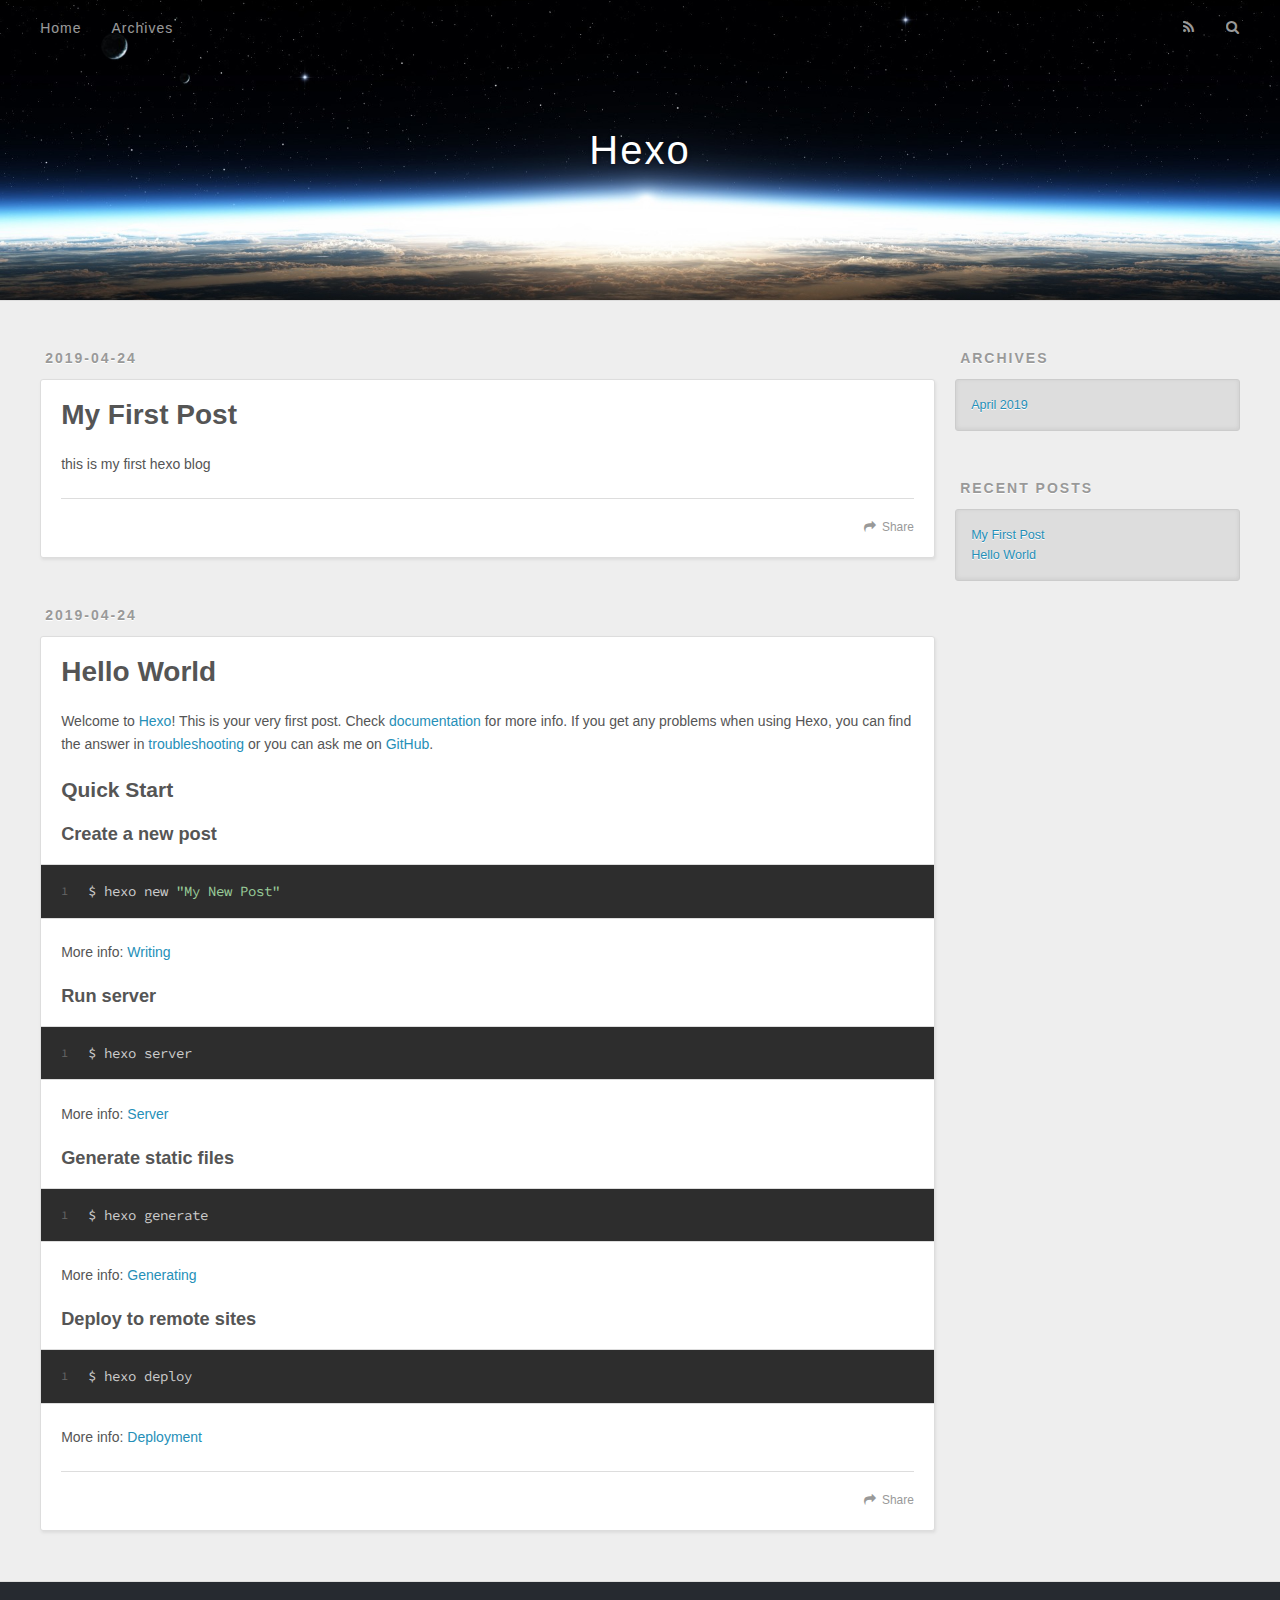
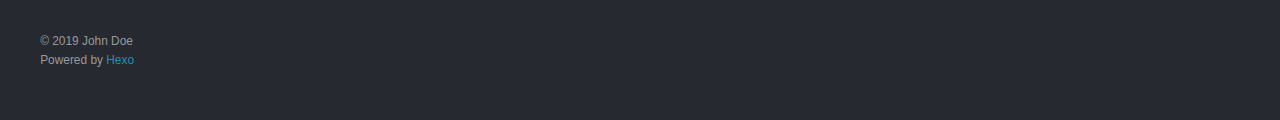
==== index.html @ 1a14371a "Site updated: 2019-04-24 15:08:58" ====
<!DOCTYPE html>
<html>
<head><meta name="generator" content="Hexo 3.8.0">
  <meta charset="utf-8">
  

  
  <title>Hexo</title>
  <meta name="viewport" content="width=device-width, initial-scale=1, maximum-scale=1">
  <meta property="og:type" content="website">
<meta property="og:title" content="Hexo">
<meta property="og:url" content="http://yoursite.com/index.html">
<meta property="og:site_name" content="Hexo">
<meta property="og:locale" content="default">
<meta name="twitter:card" content="summary">
<meta name="twitter:title" content="Hexo">
  
    <link rel="alternate" href="/atom.xml" title="Hexo" type="application/atom+xml">
  
  
    <link rel="icon" href="/favicon.png">
  
  
    <link href="//fonts.googleapis.com/css?family=Source+Code+Pro" rel="stylesheet" type="text/css">
  
  <link rel="stylesheet" href="/css/style.css">
</head>
</html>
<body>
  <div id="container">
    <div id="wrap">
      <header id="header">
  <div id="banner"></div>
  <div id="header-outer" class="outer">
    <div id="header-title" class="inner">
      <h1 id="logo-wrap">
        <a href="/" id="logo">Hexo</a>
      </h1>
      
    </div>
    <div id="header-inner" class="inner">
      <nav id="main-nav">
        <a id="main-nav-toggle" class="nav-icon"></a>
        
          <a class="main-nav-link" href="/">Home</a>
        
          <a class="main-nav-link" href="/archives">Archives</a>
        
      </nav>
      <nav id="sub-nav">
        
          <a id="nav-rss-link" class="nav-icon" href="/atom.xml" title="RSS Feed"></a>
        
        <a id="nav-search-btn" class="nav-icon" title="Search"></a>
      </nav>
      <div id="search-form-wrap">
        <form action="//google.com/search" method="get" accept-charset="UTF-8" class="search-form"><input type="search" name="q" class="search-form-input" placeholder="Search"><button type="submit" class="search-form-submit">&#xF002;</button><input type="hidden" name="sitesearch" value="http://yoursite.com"></form>
      </div>
    </div>
  </div>
</header>
      <div class="outer">
        <section id="main">
  
    <article id="post-My-First-Post" class="article article-type-post" itemscope itemprop="blogPost">
  <div class="article-meta">
    <a href="/2019/04/24/My-First-Post/" class="article-date">
  <time datetime="2019-04-24T07:05:33.000Z" itemprop="datePublished">2019-04-24</time>
</a>
    
  </div>
  <div class="article-inner">
    
    
      <header class="article-header">
        
  
    <h1 itemprop="name">
      <a class="article-title" href="/2019/04/24/My-First-Post/">My First Post</a>
    </h1>
  

      </header>
    
    <div class="article-entry" itemprop="articleBody">
      
        <p>this is my first hexo blog</p>

      
    </div>
    <footer class="article-footer">
      <a data-url="http://yoursite.com/2019/04/24/My-First-Post/" data-id="cjuuvk7410000ykw6jkqshlez" class="article-share-link">Share</a>
      
      
    </footer>
  </div>
  
</article>


  
    <article id="post-hello-world" class="article article-type-post" itemscope itemprop="blogPost">
  <div class="article-meta">
    <a href="/2019/04/24/hello-world/" class="article-date">
  <time datetime="2019-04-24T06:59:46.550Z" itemprop="datePublished">2019-04-24</time>
</a>
    
  </div>
  <div class="article-inner">
    
    
      <header class="article-header">
        
  
    <h1 itemprop="name">
      <a class="article-title" href="/2019/04/24/hello-world/">Hello World</a>
    </h1>
  

      </header>
    
    <div class="article-entry" itemprop="articleBody">
      
        <p>Welcome to <a href="https://hexo.io/" target="_blank" rel="noopener">Hexo</a>! This is your very first post. Check <a href="https://hexo.io/docs/" target="_blank" rel="noopener">documentation</a> for more info. If you get any problems when using Hexo, you can find the answer in <a href="https://hexo.io/docs/troubleshooting.html" target="_blank" rel="noopener">troubleshooting</a> or you can ask me on <a href="https://github.com/hexojs/hexo/issues" target="_blank" rel="noopener">GitHub</a>.</p>
<h2 id="Quick-Start"><a href="#Quick-Start" class="headerlink" title="Quick Start"></a>Quick Start</h2><h3 id="Create-a-new-post"><a href="#Create-a-new-post" class="headerlink" title="Create a new post"></a>Create a new post</h3><figure class="highlight bash"><table><tr><td class="gutter"><pre><span class="line">1</span><br></pre></td><td class="code"><pre><span class="line">$ hexo new <span class="string">"My New Post"</span></span><br></pre></td></tr></table></figure>
<p>More info: <a href="https://hexo.io/docs/writing.html" target="_blank" rel="noopener">Writing</a></p>
<h3 id="Run-server"><a href="#Run-server" class="headerlink" title="Run server"></a>Run server</h3><figure class="highlight bash"><table><tr><td class="gutter"><pre><span class="line">1</span><br></pre></td><td class="code"><pre><span class="line">$ hexo server</span><br></pre></td></tr></table></figure>
<p>More info: <a href="https://hexo.io/docs/server.html" target="_blank" rel="noopener">Server</a></p>
<h3 id="Generate-static-files"><a href="#Generate-static-files" class="headerlink" title="Generate static files"></a>Generate static files</h3><figure class="highlight bash"><table><tr><td class="gutter"><pre><span class="line">1</span><br></pre></td><td class="code"><pre><span class="line">$ hexo generate</span><br></pre></td></tr></table></figure>
<p>More info: <a href="https://hexo.io/docs/generating.html" target="_blank" rel="noopener">Generating</a></p>
<h3 id="Deploy-to-remote-sites"><a href="#Deploy-to-remote-sites" class="headerlink" title="Deploy to remote sites"></a>Deploy to remote sites</h3><figure class="highlight bash"><table><tr><td class="gutter"><pre><span class="line">1</span><br></pre></td><td class="code"><pre><span class="line">$ hexo deploy</span><br></pre></td></tr></table></figure>
<p>More info: <a href="https://hexo.io/docs/deployment.html" target="_blank" rel="noopener">Deployment</a></p>

      
    </div>
    <footer class="article-footer">
      <a data-url="http://yoursite.com/2019/04/24/hello-world/" data-id="cjuuvk74b0001ykw60dpm32w0" class="article-share-link">Share</a>
      
      
    </footer>
  </div>
  
</article>


  


</section>
        
          <aside id="sidebar">
  
    

  
    

  
    
  
    
  <div class="widget-wrap">
    <h3 class="widget-title">Archives</h3>
    <div class="widget">
      <ul class="archive-list"><li class="archive-list-item"><a class="archive-list-link" href="/archives/2019/04/">April 2019</a></li></ul>
    </div>
  </div>


  
    
  <div class="widget-wrap">
    <h3 class="widget-title">Recent Posts</h3>
    <div class="widget">
      <ul>
        
          <li>
            <a href="/2019/04/24/My-First-Post/">My First Post</a>
          </li>
        
          <li>
            <a href="/2019/04/24/hello-world/">Hello World</a>
          </li>
        
      </ul>
    </div>
  </div>

  
</aside>
        
      </div>
      <footer id="footer">
  
  <div class="outer">
    <div id="footer-info" class="inner">
      &copy; 2019 John Doe<br>
      Powered by <a href="http://hexo.io/" target="_blank">Hexo</a>
    </div>
  </div>
</footer>
    </div>
    <nav id="mobile-nav">
  
    <a href="/" class="mobile-nav-link">Home</a>
  
    <a href="/archives" class="mobile-nav-link">Archives</a>
  
</nav>
    

<script src="//ajax.googleapis.com/ajax/libs/jquery/2.0.3/jquery.min.js"></script>


  <link rel="stylesheet" href="/fancybox/jquery.fancybox.css">
  <script src="/fancybox/jquery.fancybox.pack.js"></script>


<script src="/js/script.js"></script>



  </div>
</body>
</html>
---- css/style.css ----
body {
  width: 100%;
}
body:before,
body:after {
  content: "";
  display: table;
}
body:after {
  clear: both;
}
html,
body,
div,
span,
applet,
object,
iframe,
h1,
h2,
h3,
h4,
h5,
h6,
p,
blockquote,
pre,
a,
abbr,
acronym,
address,
big,
cite,
code,
del,
dfn,
em,
img,
ins,
kbd,
q,
s,
samp,
small,
strike,
strong,
sub,
sup,
tt,
var,
dl,
dt,
dd,
ol,
ul,
li,
fieldset,
form,
label,
legend,
table,
caption,
tbody,
tfoot,
thead,
tr,
th,
td {
  margin: 0;
  padding: 0;
  border: 0;
  outline: 0;
  font-weight: inherit;
  font-style: inherit;
  font-family: inherit;
  font-size: 100%;
  vertical-align: baseline;
}
body {
  line-height: 1;
  color: #000;
  background: #fff;
}
ol,
ul {
  list-style: none;
}
table {
  border-collapse: separate;
  border-spacing: 0;
  vertical-align: middle;
}
caption,
th,
td {
  text-align: left;
  font-weight: normal;
  vertical-align: middle;
}
a img {
  border: none;
}
input,
button {
  margin: 0;
  padding: 0;
}
input::-moz-focus-inner,
button::-moz-focus-inner {
  border: 0;
  padding: 0;
}
@font-face {
  font-family: FontAwesome;
  font-style: normal;
  font-weight: normal;
  src: url("fonts/fontawesome-webfont.eot?v=#4.0.3");
  src: url("fonts/fontawesome-webfont.eot?#iefix&v=#4.0.3") format("embedded-opentype"), url("fonts/fontawesome-webfont.woff?v=#4.0.3") format("woff"), url("fonts/fontawesome-webfont.ttf?v=#4.0.3") format("truetype"), url("fonts/fontawesome-webfont.svg#fontawesomeregular?v=#4.0.3") format("svg");
}
html,
body,
#container {
  height: 100%;
}
body {
  background: #eee;
  font: 14px -apple-system, BlinkMacSystemFont, "Segoe UI", "Roboto", "Oxygen", "Ubuntu", "Cantarell", "Fira Sans", "Droid Sans", "Helvetica Neue", sans-serif;
  -webkit-text-size-adjust: 100%;
}
.outer {
  max-width: 1220px;
  margin: 0 auto;
  padding: 0 20px;
}
.outer:before,
.outer:after {
  content: "";
  display: table;
}
.outer:after {
  clear: both;
}
.inner {
  display: inline;
  float: left;
  width: 98.33333333333333%;
  margin: 0 0.833333333333333%;
}
.left,
.alignleft {
  float: left;
}
.right,
.alignright {
  float: right;
}
.clear {
  clear: both;
}
#container {
  position: relative;
}
.mobile-nav-on {
  overflow: hidden;
}
#wrap {
  height: 100%;
  width: 100%;
  position: absolute;
  top: 0;
  left: 0;
  -webkit-transition: 0.2s ease-out;
  -moz-transition: 0.2s ease-out;
  -ms-transition: 0.2s ease-out;
  transition: 0.2s ease-out;
  z-index: 1;
  background: #eee;
}
.mobile-nav-on #wrap {
  left: 280px;
}
@media screen and (min-width: 768px) {
  #main {
    display: inline;
    float: left;
    width: 73.33333333333333%;
    margin: 0 0.833333333333333%;
  }
}
.article-date,
.article-category-link,
.archive-year,
.widget-title {
  text-decoration: none;
  text-transform: uppercase;
  letter-spacing: 2px;
  color: #999;
  margin-bottom: 1em;
  margin-left: 5px;
  line-height: 1em;
  text-shadow: 0 1px #fff;
  font-weight: bold;
}
.article-inner,
.archive-article-inner {
  background: #fff;
  -webkit-box-shadow: 1px 2px 3px #ddd;
  box-shadow: 1px 2px 3px #ddd;
  border: 1px solid #ddd;
  border-radius: 3px;
}
.article-entry h1,
.widget h1 {
  font-size: 2em;
}
.article-entry h2,
.widget h2 {
  font-size: 1.5em;
}
.article-entry h3,
.widget h3 {
  font-size: 1.3em;
}
.article-entry h4,
.widget h4 {
  font-size: 1.2em;
}
.article-entry h5,
.widget h5 {
  font-size: 1em;
}
.article-entry h6,
.widget h6 {
  font-size: 1em;
  color: #999;
}
.article-entry hr,
.widget hr {
  border: 1px dashed #ddd;
}
.article-entry strong,
.widget strong {
  font-weight: bold;
}
.article-entry em,
.widget em,
.article-entry cite,
.widget cite {
  font-style: italic;
}
.article-entry sup,
.widget sup,
.article-entry sub,
.widget sub {
  font-size: 0.75em;
  line-height: 0;
  position: relative;
  vertical-align: baseline;
}
.article-entry sup,
.widget sup {
  top: -0.5em;
}
.article-entry sub,
.widget sub {
  bottom: -0.2em;
}
.article-entry small,
.widget small {
  font-size: 0.85em;
}
.article-entry acronym,
.widget acronym,
.article-entry abbr,
.widget abbr {
  border-bottom: 1px dotted;
}
.article-entry ul,
.widget ul,
.article-entry ol,
.widget ol,
.article-entry dl,
.widget dl {
  margin: 0 20px;
  line-height: 1.6em;
}
.article-entry ul ul,
.widget ul ul,
.article-entry ol ul,
.widget ol ul,
.article-entry ul ol,
.widget ul ol,
.article-entry ol ol,
.widget ol ol {
  margin-top: 0;
  margin-bottom: 0;
}
.article-entry ul,
.widget ul {
  list-style: disc;
}
.article-entry ol,
.widget ol {
  list-style: decimal;
}
.article-entry dt,
.widget dt {
  font-weight: bold;
}
#header {
  height: 300px;
  position: relative;
  border-bottom: 1px solid #ddd;
}
#header:before,
#header:after {
  content: "";
  position: absolute;
  left: 0;
  right: 0;
  height: 40px;
}
#header:before {
  top: 0;
  background: -webkit-linear-gradient(rgba(0,0,0,0.2), transparent);
  background: -moz-linear-gradient(rgba(0,0,0,0.2), transparent);
  background: -ms-linear-gradient(rgba(0,0,0,0.2), transparent);
  background: linear-gradient(rgba(0,0,0,0.2), transparent);
}
#header:after {
  bottom: 0;
  background: -webkit-linear-gradient(transparent, rgba(0,0,0,0.2));
  background: -moz-linear-gradient(transparent, rgba(0,0,0,0.2));
  background: -ms-linear-gradient(transparent, rgba(0,0,0,0.2));
  background: linear-gradient(transparent, rgba(0,0,0,0.2));
}
#header-outer {
  height: 100%;
  position: relative;
}
#header-inner {
  position: relative;
  overflow: hidden;
}
#banner {
  position: absolute;
  top: 0;
  left: 0;
  width: 100%;
  height: 100%;
  background: url("images/banner.jpg") center #000;
  -webkit-background-size: cover;
  -moz-background-size: cover;
  background-size: cover;
  z-index: -1;
}
#header-title {
  text-align: center;
  height: 40px;
  position: absolute;
  top: 50%;
  left: 0;
  margin-top: -20px;
}
#logo,
#subtitle {
  text-decoration: none;
  color: #fff;
  font-weight: 300;
  text-shadow: 0 1px 4px rgba(0,0,0,0.3);
}
#logo {
  font-size: 40px;
  line-height: 40px;
  letter-spacing: 2px;
}
#subtitle {
  font-size: 16px;
  line-height: 16px;
  letter-spacing: 1px;
}
#subtitle-wrap {
  margin-top: 16px;
}
#main-nav {
  float: left;
  margin-left: -15px;
}
.nav-icon,
.main-nav-link {
  float: left;
  color: #fff;
  opacity: 0.6;
  text-decoration: none;
  text-shadow: 0 1px rgba(0,0,0,0.2);
  -webkit-transition: opacity 0.2s;
  -moz-transition: opacity 0.2s;
  -ms-transition: opacity 0.2s;
  transition: opacity 0.2s;
  display: block;
  padding: 20px 15px;
}
.nav-icon:hover,
.main-nav-link:hover {
  opacity: 1;
}
.nav-icon {
  font-family: FontAwesome;
  text-align: center;
  font-size: 14px;
  width: 14px;
  height: 14px;
  padding: 20px 15px;
  position: relative;
  cursor: pointer;
}
.main-nav-link {
  font-weight: 300;
  letter-spacing: 1px;
}
@media screen and (max-width: 479px) {
  .main-nav-link {
    display: none;
  }
}
#main-nav-toggle {
  display: none;
}
#main-nav-toggle:before {
  content: "\f0c9";
}
@media screen and (max-width: 479px) {
  #main-nav-toggle {
    display: block;
  }
}
#sub-nav {
  float: right;
  margin-right: -15px;
}
#nav-rss-link:before {
  content: "\f09e";
}
#nav-search-btn:before {
  content: "\f002";
}
#search-form-wrap {
  position: absolute;
  top: 15px;
  width: 150px;
  height: 30px;
  right: -150px;
  opacity: 0;
  -webkit-transition: 0.2s ease-out;
  -moz-transition: 0.2s ease-out;
  -ms-transition: 0.2s ease-out;
  transition: 0.2s ease-out;
}
#search-form-wrap.on {
  opacity: 1;
  right: 0;
}
@media screen and (max-width: 479px) {
  #search-form-wrap {
    width: 100%;
    right: -100%;
  }
}
.search-form {
  position: absolute;
  top: 0;
  left: 0;
  right: 0;
  background: #fff;
  padding: 5px 15px;
  border-radius: 15px;
  -webkit-box-shadow: 0 0 10px rgba(0,0,0,0.3);
  box-shadow: 0 0 10px rgba(0,0,0,0.3);
}
.search-form-input {
  border: none;
  background: none;
  color: #555;
  width: 100%;
  font: 13px -apple-system, BlinkMacSystemFont, "Segoe UI", "Roboto", "Oxygen", "Ubuntu", "Cantarell", "Fira Sans", "Droid Sans", "Helvetica Neue", sans-serif;
  outline: none;
}
.search-form-input::-webkit-search-results-decoration,
.search-form-input::-webkit-search-cancel-button {
  -webkit-appearance: none;
}
.search-form-submit {
  position: absolute;
  top: 50%;
  right: 10px;
  margin-top: -7px;
  font: 13px FontAwesome;
  border: none;
  background: none;
  color: #bbb;
  cursor: pointer;
}
.search-form-submit:hover,
.search-form-submit:focus {
  color: #777;
}
.article {
  margin: 50px 0;
}
.article-inner {
  overflow: hidden;
}
.article-meta:before,
.article-meta:after {
  content: "";
  display: table;
}
.article-meta:after {
  clear: both;
}
.article-date {
  float: left;
}
.article-category {
  float: left;
  line-height: 1em;
  color: #ccc;
  text-shadow: 0 1px #fff;
  margin-left: 8px;
}
.article-category:before {
  content: "\2022";
}
.article-category-link {
  margin: 0 12px 1em;
}
.article-header {
  padding: 20px 20px 0;
}
.article-title {
  text-decoration: none;
  font-size: 2em;
  font-weight: bold;
  color: #555;
  line-height: 1.1em;
  -webkit-transition: color 0.2s;
  -moz-transition: color 0.2s;
  -ms-transition: color 0.2s;
  transition: color 0.2s;
}
a.article-title:hover {
  color: #258fb8;
}
.article-entry {
  color: #555;
  padding: 0 20px;
}
.article-entry:before,
.article-entry:after {
  content: "";
  display: table;
}
.article-entry:after {
  clear: both;
}
.article-entry p,
.article-entry table {
  line-height: 1.6em;
  margin: 1.6em 0;
}
.article-entry h1,
.article-entry h2,
.article-entry h3,
.article-entry h4,
.article-entry h5,
.article-entry h6 {
  font-weight: bold;
}
.article-entry h1,
.article-entry h2,
.article-entry h3,
.article-entry h4,
.article-entry h5,
.article-entry h6 {
  line-height: 1.1em;
  margin: 1.1em 0;
}
.article-entry a {
  color: #258fb8;
  text-decoration: none;
}
.article-entry a:hover {
  text-decoration: underline;
}
.article-entry ul,
.article-entry ol,
.article-entry dl {
  margin-top: 1.6em;
  margin-bottom: 1.6em;
}
.article-entry img,
.article-entry video {
  max-width: 100%;
  height: auto;
  display: block;
  margin: auto;
}
.article-entry iframe {
  border: none;
}
.article-entry table {
  width: 100%;
  border-collapse: collapse;
  border-spacing: 0;
}
.article-entry th {
  font-weight: bold;
  border-bottom: 3px solid #ddd;
  padding-bottom: 0.5em;
}
.article-entry td {
  border-bottom: 1px solid #ddd;
  padding: 10px 0;
}
.article-entry blockquote {
  font-family: Georgia, "Times New Roman", serif;
  font-size: 1.4em;
  margin: 1.6em 20px;
  text-align: center;
}
.article-entry blockquote footer {
  font-size: 14px;
  margin: 1.6em 0;
  font-family: -apple-system, BlinkMacSystemFont, "Segoe UI", "Roboto", "Oxygen", "Ubuntu", "Cantarell", "Fira Sans", "Droid Sans", "Helvetica Neue", sans-serif;
}
.article-entry blockquote footer cite:before {
  content: "—";
  padding: 0 0.5em;
}
.article-entry .pullquote {
  text-align: left;
  width: 45%;
  margin: 0;
}
.article-entry .pullquote.left {
  margin-left: 0.5em;
  margin-right: 1em;
}
.article-entry .pullquote.right {
  margin-right: 0.5em;
  margin-left: 1em;
}
.article-entry .caption {
  color: #999;
  display: block;
  font-size: 0.9em;
  margin-top: 0.5em;
  position: relative;
  text-align: center;
}
.article-entry .video-container {
  position: relative;
  padding-top: 56.25%;
  height: 0;
  overflow: hidden;
}
.article-entry .video-container iframe,
.article-entry .video-container object,
.article-entry .video-container embed {
  position: absolute;
  top: 0;
  left: 0;
  width: 100%;
  height: 100%;
  margin-top: 0;
}
.article-more-link a {
  display: inline-block;
  line-height: 1em;
  padding: 6px 15px;
  border-radius: 15px;
  background: #eee;
  color: #999;
  text-shadow: 0 1px #fff;
  text-decoration: none;
}
.article-more-link a:hover {
  background: #258fb8;
  color: #fff;
  text-decoration: none;
  text-shadow: 0 1px #1e7293;
}
.article-footer {
  font-size: 0.85em;
  line-height: 1.6em;
  border-top: 1px solid #ddd;
  padding-top: 1.6em;
  margin: 0 20px 20px;
}
.article-footer:before,
.article-footer:after {
  content: "";
  display: table;
}
.article-footer:after {
  clear: both;
}
.article-footer a {
  color: #999;
  text-decoration: none;
}
.article-footer a:hover {
  color: #555;
}
.article-tag-list-item {
  float: left;
  margin-right: 10px;
}
.article-tag-list-link:before {
  content: "#";
}
.article-comment-link {
  float: right;
}
.article-comment-link:before {
  content: "\f075";
  font-family: FontAwesome;
  padding-right: 8px;
}
.article-share-link {
  cursor: pointer;
  float: right;
  margin-left: 20px;
}
.article-share-link:before {
  content: "\f064";
  font-family: FontAwesome;
  padding-right: 6px;
}
#article-nav {
  position: relative;
}
#article-nav:before,
#article-nav:after {
  content: "";
  display: table;
}
#article-nav:after {
  clear: both;
}
@media screen and (min-width: 768px) {
  #article-nav {
    margin: 50px 0;
  }
  #article-nav:before {
    width: 8px;
    height: 8px;
    position: absolute;
    top: 50%;
    left: 50%;
    margin-top: -4px;
    margin-left: -4px;
    content: "";
    border-radius: 50%;
    background: #ddd;
    -webkit-box-shadow: 0 1px 2px #fff;
    box-shadow: 0 1px 2px #fff;
  }
}
.article-nav-link-wrap {
  text-decoration: none;
  text-shadow: 0 1px #fff;
  color: #999;
  -webkit-box-sizing: border-box;
  -moz-box-sizing: border-box;
  box-sizing: border-box;
  margin-top: 50px;
  text-align: center;
  display: block;
}
.article-nav-link-wrap:hover {
  color: #555;
}
@media screen and (min-width: 768px) {
  .article-nav-link-wrap {
    width: 50%;
    margin-top: 0;
  }
}
@media screen and (min-width: 768px) {
  #article-nav-newer {
    float: left;
    text-align: right;
    padding-right: 20px;
  }
}
@media screen and (min-width: 768px) {
  #article-nav-older {
    float: right;
    text-align: left;
    padding-left: 20px;
  }
}
.article-nav-caption {
  text-transform: uppercase;
  letter-spacing: 2px;
  color: #ddd;
  line-height: 1em;
  font-weight: bold;
}
#article-nav-newer .article-nav-caption {
  margin-right: -2px;
}
.article-nav-title {
  font-size: 0.85em;
  line-height: 1.6em;
  margin-top: 0.5em;
}
.article-share-box {
  position: absolute;
  display: none;
  background: #fff;
  -webkit-box-shadow: 1px 2px 10px rgba(0,0,0,0.2);
  box-shadow: 1px 2px 10px rgba(0,0,0,0.2);
  border-radius: 3px;
  margin-left: -145px;
  overflow: hidden;
  z-index: 1;
}
.article-share-box.on {
  display: block;
}
.article-share-input {
  width: 100%;
  background: none;
  -webkit-box-sizing: border-box;
  -moz-box-sizing: border-box;
  box-sizing: border-box;
  font: 14px -apple-system, BlinkMacSystemFont, "Segoe UI", "Roboto", "Oxygen", "Ubuntu", "Cantarell", "Fira Sans", "Droid Sans", "Helvetica Neue", sans-serif;
  padding: 0 15px;
  color: #555;
  outline: none;
  border: 1px solid #ddd;
  border-radius: 3px 3px 0 0;
  height: 36px;
  line-height: 36px;
}
.article-share-links {
  background: #eee;
}
.article-share-links:before,
.article-share-links:after {
  content: "";
  display: table;
}
.article-share-links:after {
  clear: both;
}
.article-share-twitter,
.article-share-facebook,
.article-share-pinterest,
.article-share-google {
  width: 50px;
  height: 36px;
  display: block;
  float: left;
  position: relative;
  color: #999;
  text-shadow: 0 1px #fff;
}
.article-share-twitter:before,
.article-share-facebook:before,
.article-share-pinterest:before,
.article-share-google:before {
  font-size: 20px;
  font-family: FontAwesome;
  width: 20px;
  height: 20px;
  position: absolute;
  top: 50%;
  left: 50%;
  margin-top: -10px;
  margin-left: -10px;
  text-align: center;
}
.article-share-twitter:hover,
.article-share-facebook:hover,
.article-share-pinterest:hover,
.article-share-google:hover {
  color: #fff;
}
.article-share-twitter:before {
  content: "\f099";
}
.article-share-twitter:hover {
  background: #00aced;
  text-shadow: 0 1px #008abe;
}
.article-share-facebook:before {
  content: "\f09a";
}
.article-share-facebook:hover {
  background: #3b5998;
  text-shadow: 0 1px #2f477a;
}
.article-share-pinterest:before {
  content: "\f0d2";
}
.article-share-pinterest:hover {
  background: #cb2027;
  text-shadow: 0 1px #a21a1f;
}
.article-share-google:before {
  content: "\f0d5";
}
.article-share-google:hover {
  background: #dd4b39;
  text-shadow: 0 1px #be3221;
}
.article-gallery {
  background: #000;
  position: relative;
}
.article-gallery-photos {
  position: relative;
  overflow: hidden;
}
.article-gallery-img {
  display: none;
  max-width: 100%;
}
.article-gallery-img:first-child {
  display: block;
}
.article-gallery-img.loaded {
  position: absolute;
  display: block;
}
.article-gallery-img img {
  display: block;
  max-width: 100%;
  margin: 0 auto;
}
#comments {
  background: #fff;
  -webkit-box-shadow: 1px 2px 3px #ddd;
  box-shadow: 1px 2px 3px #ddd;
  padding: 20px;
  border: 1px solid #ddd;
  border-radius: 3px;
  margin: 50px 0;
}
#comments a {
  color: #258fb8;
}
.archives-wrap {
  margin: 50px 0;
}
.archives:before,
.archives:after {
  content: "";
  display: table;
}
.archives:after {
  clear: both;
}
.archive-year-wrap {
  margin-bottom: 1em;
}
.archives {
  -webkit-column-gap: 10px;
  -moz-column-gap: 10px;
  column-gap: 10px;
}
@media screen and (min-width: 480px) and (max-width: 767px) {
  .archives {
    -webkit-column-count: 2;
    -moz-column-count: 2;
    column-count: 2;
  }
}
@media screen and (min-width: 768px) {
  .archives {
    -webkit-column-count: 3;
    -moz-column-count: 3;
    column-count: 3;
  }
}
.archive-article {
  -webkit-column-break-inside: avoid;
  page-break-inside: avoid;
  overflow: hidden;
  break-inside: avoid-column;
}
.archive-article-inner {
  padding: 10px;
  margin-bottom: 15px;
}
.archive-article-title {
  text-decoration: none;
  font-weight: bold;
  color: #555;
  -webkit-transition: color 0.2s;
  -moz-transition: color 0.2s;
  -ms-transition: color 0.2s;
  transition: color 0.2s;
  line-height: 1.6em;
}
.archive-article-title:hover {
  color: #258fb8;
}
.archive-article-footer {
  margin-top: 1em;
}
.archive-article-date {
  color: #999;
  text-decoration: none;
  font-size: 0.85em;
  line-height: 1em;
  margin-bottom: 0.5em;
  display: block;
}
#page-nav {
  margin: 50px auto;
  background: #fff;
  -webkit-box-shadow: 1px 2px 3px #ddd;
  box-shadow: 1px 2px 3px #ddd;
  border: 1px solid #ddd;
  border-radius: 3px;
  text-align: center;
  color: #999;
  overflow: hidden;
}
#page-nav:before,
#page-nav:after {
  content: "";
  display: table;
}
#page-nav:after {
  clear: both;
}
#page-nav a,
#page-nav span {
  padding: 10px 20px;
  line-height: 1;
  height: 2ex;
}
#page-nav a {
  color: #999;
  text-decoration: none;
}
#page-nav a:hover {
  background: #999;
  color: #fff;
}
#page-nav .prev {
  float: left;
}
#page-nav .next {
  float: right;
}
#page-nav .page-number {
  display: inline-block;
}
@media screen and (max-width: 479px) {
  #page-nav .page-number {
    display: none;
  }
}
#page-nav .current {
  color: #555;
  font-weight: bold;
}
#page-nav .space {
  color: #ddd;
}
#footer {
  background: #262a30;
  padding: 50px 0;
  border-top: 1px solid #ddd;
  color: #999;
}
#footer a {
  color: #258fb8;
  text-decoration: none;
}
#footer a:hover {
  text-decoration: underline;
}
#footer-info {
  line-height: 1.6em;
  font-size: 0.85em;
}
.article-entry pre,
.article-entry .highlight {
  background: #2d2d2d;
  margin: 0 -20px;
  padding: 15px 20px;
  border-style: solid;
  border-color: #ddd;
  border-width: 1px 0;
  overflow: auto;
  color: #ccc;
  line-height: 22.400000000000002px;
}
.article-entry .highlight .gutter pre,
.article-entry .gist .gist-file .gist-data .line-numbers {
  color: #666;
  font-size: 0.85em;
}
.article-entry pre,
.article-entry code {
  font-family: "Source Code Pro", Consolas, Monaco, Menlo, Consolas, monospace;
}
.article-entry code {
  background: #eee;
  text-shadow: 0 1px #fff;
  padding: 0 0.3em;
}
.article-entry pre code {
  background: none;
  text-shadow: none;
  padding: 0;
}
.article-entry .highlight pre {
  border: none;
  margin: 0;
  padding: 0;
}
.article-entry .highlight table {
  margin: 0;
  width: auto;
}
.article-entry .highlight td {
  border: none;
  padding: 0;
}
.article-entry .highlight figcaption {
  font-size: 0.85em;
  color: #999;
  line-height: 1em;
  margin-bottom: 1em;
}
.article-entry .highlight figcaption:before,
.article-entry .highlight figcaption:after {
  content: "";
  display: table;
}
.article-entry .highlight figcaption:after {
  clear: both;
}
.article-entry .highlight figcaption a {
  float: right;
}
.article-entry .highlight .gutter pre {
  text-align: right;
  padding-right: 20px;
}
.article-entry .highlight .line {
  height: 22.400000000000002px;
}
.article-entry .highlight .line.marked {
  background: #515151;
}
.article-entry .gist {
  margin: 0 -20px;
  border-style: solid;
  border-color: #ddd;
  border-width: 1px 0;
  background: #2d2d2d;
  padding: 15px 20px 15px 0;
}
.article-entry .gist .gist-file {
  border: none;
  font-family: "Source Code Pro", Consolas, Monaco, Menlo, Consolas, monospace;
  margin: 0;
}
.article-entry .gist .gist-file .gist-data {
  background: none;
  border: none;
}
.article-entry .gist .gist-file .gist-data .line-numbers {
  background: none;
  border: none;
  padding: 0 20px 0 0;
}
.article-entry .gist .gist-file .gist-data .line-data {
  padding: 0 !important;
}
.article-entry .gist .gist-file .highlight {
  margin: 0;
  padding: 0;
  border: none;
}
.article-entry .gist .gist-file .gist-meta {
  background: #2d2d2d;
  color: #999;
  font: 0.85em -apple-system, BlinkMacSystemFont, "Segoe UI", "Roboto", "Oxygen", "Ubuntu", "Cantarell", "Fira Sans", "Droid Sans", "Helvetica Neue", sans-serif;
  text-shadow: 0 0;
  padding: 0;
  margin-top: 1em;
  margin-left: 20px;
}
.article-entry .gist .gist-file .gist-meta a {
  color: #258fb8;
  font-weight: normal;
}
.article-entry .gist .gist-file .gist-meta a:hover {
  text-decoration: underline;
}
pre .comment,
pre .title {
  color: #999;
}
pre .variable,
pre .attribute,
pre .tag,
pre .regexp,
pre .ruby .constant,
pre .xml .tag .title,
pre .xml .pi,
pre .xml .doctype,
pre .html .doctype,
pre .css .id,
pre .css .class,
pre .css .pseudo {
  color: #f2777a;
}
pre .number,
pre .preprocessor,
pre .built_in,
pre .literal,
pre .params,
pre .constant {
  color: #f99157;
}
pre .class,
pre .ruby .class .title,
pre .css .rules .attribute {
  color: #9c9;
}
pre .string,
pre .value,
pre .inheritance,
pre .header,
pre .ruby .symbol,
pre .xml .cdata {
  color: #9c9;
}
pre .css .hexcolor {
  color: #6cc;
}
pre .function,
pre .python .decorator,
pre .python .title,
pre .ruby .function .title,
pre .ruby .title .keyword,
pre .perl .sub,
pre .javascript .title,
pre .coffeescript .title {
  color: #69c;
}
pre .keyword,
pre .javascript .function {
  color: #c9c;
}
@media screen and (max-width: 479px) {
  #mobile-nav {
    position: absolute;
    top: 0;
    left: 0;
    width: 280px;
    height: 100%;
    background: #191919;
    border-right: 1px solid #fff;
  }
}
@media screen and (max-width: 479px) {
  .mobile-nav-link {
    display: block;
    color: #999;
    text-decoration: none;
    padding: 15px 20px;
    font-weight: bold;
  }
  .mobile-nav-link:hover {
    color: #fff;
  }
}
@media screen and (min-width: 768px) {
  #sidebar {
    display: inline;
    float: left;
    width: 23.333333333333332%;
    margin: 0 0.833333333333333%;
  }
}
.widget-wrap {
  margin: 50px 0;
}
.widget {
  color: #777;
  text-shadow: 0 1px #fff;
  background: #ddd;
  -webkit-box-shadow: 0 -1px 4px #ccc inset;
  box-shadow: 0 -1px 4px #ccc inset;
  border: 1px solid #ccc;
  padding: 15px;
  border-radius: 3px;
}
.widget a {
  color: #258fb8;
  text-decoration: none;
}
.widget a:hover {
  text-decoration: underline;
}
.widget ul ul,
.widget ol ul,
.widget dl ul,
.widget ul ol,
.widget ol ol,
.widget dl ol,
.widget ul dl,
.widget ol dl,
.widget dl dl {
  margin-left: 15px;
  list-style: disc;
}
.widget {
  line-height: 1.6em;
  word-wrap: break-word;
  font-size: 0.9em;
}
.widget ul,
.widget ol {
  list-style: none;
  margin: 0;
}
.widget ul ul,
.widget ol ul,
.widget ul ol,
.widget ol ol {
  margin: 0 20px;
}
.widget ul ul,
.widget ol ul {
  list-style: disc;
}
.widget ul ol,
.widget ol ol {
  list-style: decimal;
}
.category-list-count,
.tag-list-count,
.archive-list-count {
  padding-left: 5px;
  color: #999;
  font-size: 0.85em;
}
.category-list-count:before,
.tag-list-count:before,
.archive-list-count:before {
  content: "(";
}
.category-list-count:after,
.tag-list-count:after,
.archive-list-count:after {
  content: ")";
}
.tagcloud a {
  margin-right: 5px;
  display: inline-block;
}
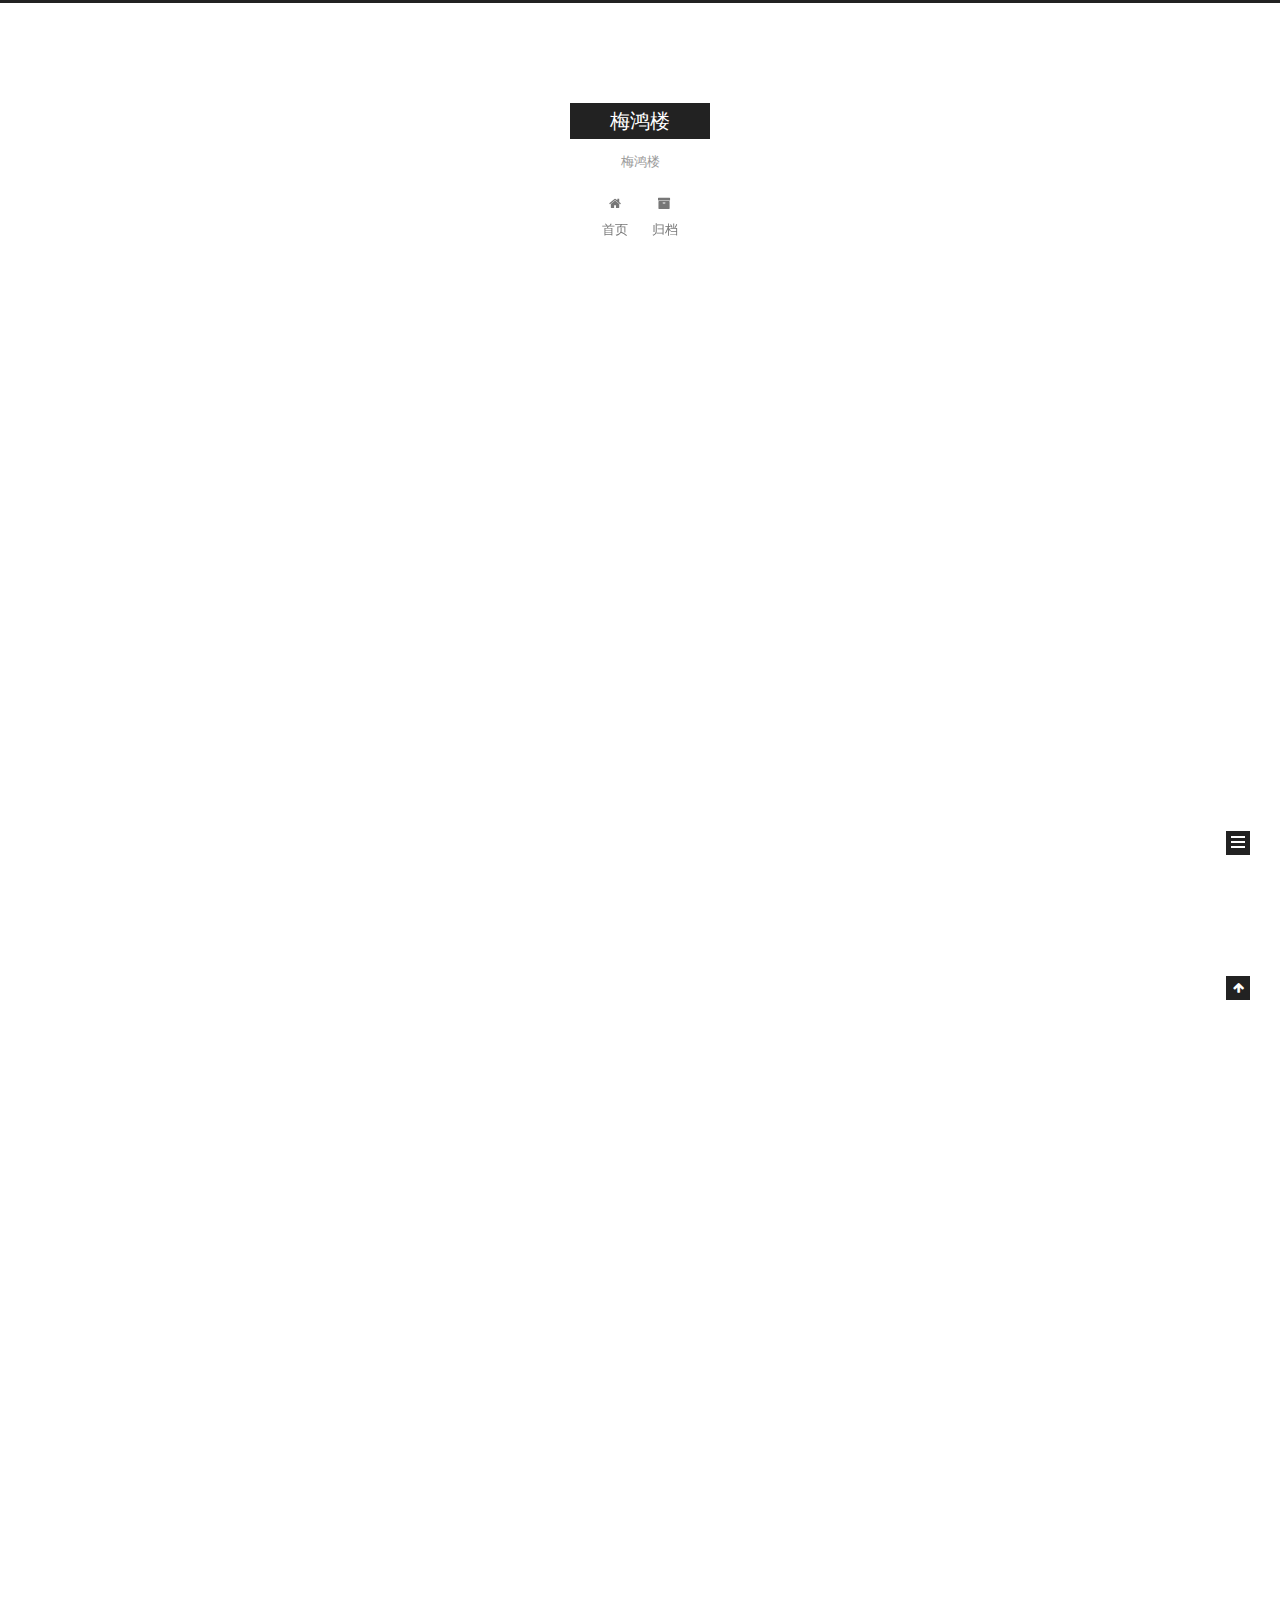
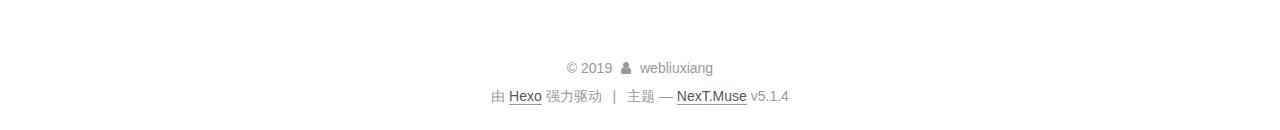
==== commit 2949faf2: "Site updated: 2019-04-24 15:16:00" ====
--- a/index.html
+++ b/index.html
@@ -1,127 +1,430 @@
 <!DOCTYPE html>
-<html>
+
+
+
+  
+
+
+<html class="theme-next muse use-motion" lang="zh-Hans">
 <head><meta name="generator" content="Hexo 3.8.0">
-  <meta charset="utf-8">
-  
-
-  
-  <title>Hexo</title>
-  <meta name="viewport" content="width=device-width, initial-scale=1, maximum-scale=1">
-  <meta property="og:type" content="website">
-<meta property="og:title" content="Hexo">
-<meta property="og:url" content="http://yoursite.com/index.html">
-<meta property="og:site_name" content="Hexo">
-<meta property="og:locale" content="default">
+  <meta charset="UTF-8">
+<meta http-equiv="X-UA-Compatible" content="IE=edge">
+<meta name="viewport" content="width=device-width, initial-scale=1, maximum-scale=1">
+<meta name="theme-color" content="#222">
+
+
+
+
+
+
+
+
+
+<meta http-equiv="Cache-Control" content="no-transform">
+<meta http-equiv="Cache-Control" content="no-siteapp">
+
+
+
+
+
+
+
+
+
+
+
+
+
+
+
+
+  
+  
+  <link href="/lib/fancybox/source/jquery.fancybox.css?v=2.1.5" rel="stylesheet" type="text/css">
+
+
+
+
+
+
+
+<link href="/lib/font-awesome/css/font-awesome.min.css?v=4.6.2" rel="stylesheet" type="text/css">
+
+<link href="/css/main.css?v=5.1.4" rel="stylesheet" type="text/css">
+
+
+  <link rel="apple-touch-icon" sizes="180x180" href="/images/apple-touch-icon-next.png?v=5.1.4">
+
+
+  <link rel="icon" type="image/png" sizes="32x32" href="/images/favicon-32x32-next.png?v=5.1.4">
+
+
+  <link rel="icon" type="image/png" sizes="16x16" href="/images/favicon-16x16-next.png?v=5.1.4">
+
+
+  <link rel="mask-icon" href="/images/logo.svg?v=5.1.4" color="#222">
+
+
+
+
+
+  <meta name="keywords" content="Hexo, NexT">
+
+
+
+
+
+
+
+
+
+
+<meta name="description" content="梅鸿楼的博客">
+<meta name="keywords" content="梅鸿楼">
+<meta property="og:type" content="website">
+<meta property="og:title" content="梅鸿楼">
+<meta property="og:url" content="http://webliuxiang.github.io/index.html">
+<meta property="og:site_name" content="梅鸿楼">
+<meta property="og:description" content="梅鸿楼的博客">
+<meta property="og:locale" content="zh-Hans">
 <meta name="twitter:card" content="summary">
-<meta name="twitter:title" content="Hexo">
-  
-    <link rel="alternate" href="/atom.xml" title="Hexo" type="application/atom+xml">
-  
-  
-    <link rel="icon" href="/favicon.png">
-  
-  
-    <link href="//fonts.googleapis.com/css?family=Source+Code+Pro" rel="stylesheet" type="text/css">
-  
-  <link rel="stylesheet" href="/css/style.css">
+<meta name="twitter:title" content="梅鸿楼">
+<meta name="twitter:description" content="梅鸿楼的博客">
+
+
+
+<script type="text/javascript" id="hexo.configurations">
+  var NexT = window.NexT || {};
+  var CONFIG = {
+    root: '/',
+    scheme: 'Muse',
+    version: '5.1.4',
+    sidebar: {"position":"left","display":"post","offset":12,"b2t":false,"scrollpercent":false,"onmobile":false},
+    fancybox: true,
+    tabs: true,
+    motion: {"enable":true,"async":false,"transition":{"post_block":"fadeIn","post_header":"slideDownIn","post_body":"slideDownIn","coll_header":"slideLeftIn","sidebar":"slideUpIn"}},
+    duoshuo: {
+      userId: '0',
+      author: '博主'
+    },
+    algolia: {
+      applicationID: '',
+      apiKey: '',
+      indexName: '',
+      hits: {"per_page":10},
+      labels: {"input_placeholder":"Search for Posts","hits_empty":"We didn't find any results for the search: ${query}","hits_stats":"${hits} results found in ${time} ms"}
+    }
+  };
+</script>
+
+
+
+  <link rel="canonical" href="http://webliuxiang.github.io/">
+
+
+
+
+
+  <title>梅鸿楼</title>
+  
+
+
+
+
+
+
+
+
 </head>
-</html>
-<body>
-  <div id="container">
-    <div id="wrap">
-      <header id="header">
-  <div id="banner"></div>
-  <div id="header-outer" class="outer">
-    <div id="header-title" class="inner">
-      <h1 id="logo-wrap">
-        <a href="/" id="logo">Hexo</a>
-      </h1>
-      
+
+<body itemscope itemtype="http://schema.org/WebPage" lang="zh-Hans">
+
+  
+  
+    
+  
+
+  <div class="container sidebar-position-left 
+  page-home">
+    <div class="headband"></div>
+
+    <header id="header" class="header" itemscope itemtype="http://schema.org/WPHeader">
+      <div class="header-inner"><div class="site-brand-wrapper">
+  <div class="site-meta ">
+    
+
+    <div class="custom-logo-site-title">
+      <a href="/" class="brand" rel="start">
+        <span class="logo-line-before"><i></i></span>
+        <span class="site-title">梅鸿楼</span>
+        <span class="logo-line-after"><i></i></span>
+      </a>
     </div>
-    <div id="header-inner" class="inner">
-      <nav id="main-nav">
-        <a id="main-nav-toggle" class="nav-icon"></a>
-        
-          <a class="main-nav-link" href="/">Home</a>
-        
-          <a class="main-nav-link" href="/archives">Archives</a>
-        
-      </nav>
-      <nav id="sub-nav">
-        
-          <a id="nav-rss-link" class="nav-icon" href="/atom.xml" title="RSS Feed"></a>
-        
-        <a id="nav-search-btn" class="nav-icon" title="Search"></a>
-      </nav>
-      <div id="search-form-wrap">
-        <form action="//google.com/search" method="get" accept-charset="UTF-8" class="search-form"><input type="search" name="q" class="search-form-input" placeholder="Search"><button type="submit" class="search-form-submit">&#xF002;</button><input type="hidden" name="sitesearch" value="http://yoursite.com"></form>
-      </div>
+      
+        <p class="site-subtitle">梅鸿楼</p>
+      
+  </div>
+
+  <div class="site-nav-toggle">
+    <button>
+      <span class="btn-bar"></span>
+      <span class="btn-bar"></span>
+      <span class="btn-bar"></span>
+    </button>
+  </div>
+</div>
+
+<nav class="site-nav">
+  
+
+  
+    <ul id="menu" class="menu">
+      
+        
+        <li class="menu-item menu-item-home">
+          <a href="/" rel="section">
+            
+              <i class="menu-item-icon fa fa-fw fa-home"></i> <br>
+            
+            首页
+          </a>
+        </li>
+      
+        
+        <li class="menu-item menu-item-archives">
+          <a href="/archives/" rel="section">
+            
+              <i class="menu-item-icon fa fa-fw fa-archive"></i> <br>
+            
+            归档
+          </a>
+        </li>
+      
+
+      
+    </ul>
+  
+
+  
+</nav>
+
+
+
+ </div>
+    </header>
+
+    <main id="main" class="main">
+      <div class="main-inner">
+        <div class="content-wrap">
+          <div id="content" class="content">
+            
+  <section id="posts" class="posts-expand">
+    
+      
+
+  
+
+  
+  
+  
+
+  <article class="post post-type-normal" itemscope itemtype="http://schema.org/Article">
+  
+  
+  
+  <div class="post-block">
+    <link itemprop="mainEntityOfPage" href="http://webliuxiang.github.io/2019/04/24/My-First-Post/">
+
+    <span hidden itemprop="author" itemscope itemtype="http://schema.org/Person">
+      <meta itemprop="name" content="webliuxiang">
+      <meta itemprop="description" content>
+      <meta itemprop="image" content="/images/avatar.gif">
+    </span>
+
+    <span hidden itemprop="publisher" itemscope itemtype="http://schema.org/Organization">
+      <meta itemprop="name" content="梅鸿楼">
+    </span>
+
+    
+      <header class="post-header">
+
+        
+        
+          <h1 class="post-title" itemprop="name headline">
+                
+                <a class="post-title-link" href="/2019/04/24/My-First-Post/" itemprop="url">My First Post</a></h1>
+        
+
+        <div class="post-meta">
+          <span class="post-time">
+            
+              <span class="post-meta-item-icon">
+                <i class="fa fa-calendar-o"></i>
+              </span>
+              
+                <span class="post-meta-item-text">发表于</span>
+              
+              <time title="创建于" itemprop="dateCreated datePublished" datetime="2019-04-24T15:05:33+08:00">
+                2019-04-24
+              </time>
+            
+
+            
+
+            
+          </span>
+
+          
+
+          
+            
+          
+
+          
+          
+
+          
+
+          
+
+          
+
+        </div>
+      </header>
+    
+
+    
+    
+    
+    <div class="post-body" itemprop="articleBody">
+
+      
+      
+
+      
+        
+          
+            <p>this is my first hexo blog</p>
+
+          
+        
+      
     </div>
-  </div>
-</header>
-      <div class="outer">
-        <section id="main">
-  
-    <article id="post-My-First-Post" class="article article-type-post" itemscope itemprop="blogPost">
-  <div class="article-meta">
-    <a href="/2019/04/24/My-First-Post/" class="article-date">
-  <time datetime="2019-04-24T07:05:33.000Z" itemprop="datePublished">2019-04-24</time>
-</a>
-    
-  </div>
-  <div class="article-inner">
-    
-    
-      <header class="article-header">
-        
-  
-    <h1 itemprop="name">
-      <a class="article-title" href="/2019/04/24/My-First-Post/">My First Post</a>
-    </h1>
-  
-
-      </header>
-    
-    <div class="article-entry" itemprop="articleBody">
-      
-        <p>this is my first hexo blog</p>
-
-      
-    </div>
-    <footer class="article-footer">
-      <a data-url="http://yoursite.com/2019/04/24/My-First-Post/" data-id="cjuuvk7410000ykw6jkqshlez" class="article-share-link">Share</a>
-      
+    
+    
+    
+
+    
+
+    
+
+    
+
+    <footer class="post-footer">
+      
+
+      
+
+      
+
+      
+      
+        <div class="post-eof"></div>
       
     </footer>
   </div>
   
-</article>
-
-
-  
-    <article id="post-hello-world" class="article article-type-post" itemscope itemprop="blogPost">
-  <div class="article-meta">
-    <a href="/2019/04/24/hello-world/" class="article-date">
-  <time datetime="2019-04-24T06:59:46.550Z" itemprop="datePublished">2019-04-24</time>
-</a>
-    
-  </div>
-  <div class="article-inner">
-    
-    
-      <header class="article-header">
-        
-  
-    <h1 itemprop="name">
-      <a class="article-title" href="/2019/04/24/hello-world/">Hello World</a>
-    </h1>
-  
-
+  
+  
+  </article>
+
+
+    
+      
+
+  
+
+  
+  
+  
+
+  <article class="post post-type-normal" itemscope itemtype="http://schema.org/Article">
+  
+  
+  
+  <div class="post-block">
+    <link itemprop="mainEntityOfPage" href="http://webliuxiang.github.io/2019/04/24/hello-world/">
+
+    <span hidden itemprop="author" itemscope itemtype="http://schema.org/Person">
+      <meta itemprop="name" content="webliuxiang">
+      <meta itemprop="description" content>
+      <meta itemprop="image" content="/images/avatar.gif">
+    </span>
+
+    <span hidden itemprop="publisher" itemscope itemtype="http://schema.org/Organization">
+      <meta itemprop="name" content="梅鸿楼">
+    </span>
+
+    
+      <header class="post-header">
+
+        
+        
+          <h1 class="post-title" itemprop="name headline">
+                
+                <a class="post-title-link" href="/2019/04/24/hello-world/" itemprop="url">Hello World</a></h1>
+        
+
+        <div class="post-meta">
+          <span class="post-time">
+            
+              <span class="post-meta-item-icon">
+                <i class="fa fa-calendar-o"></i>
+              </span>
+              
+                <span class="post-meta-item-text">发表于</span>
+              
+              <time title="创建于" itemprop="dateCreated datePublished" datetime="2019-04-24T14:59:46+08:00">
+                2019-04-24
+              </time>
+            
+
+            
+
+            
+          </span>
+
+          
+
+          
+            
+          
+
+          
+          
+
+          
+
+          
+
+          
+
+        </div>
       </header>
     
-    <div class="article-entry" itemprop="articleBody">
-      
-        <p>Welcome to <a href="https://hexo.io/" target="_blank" rel="noopener">Hexo</a>! This is your very first post. Check <a href="https://hexo.io/docs/" target="_blank" rel="noopener">documentation</a> for more info. If you get any problems when using Hexo, you can find the answer in <a href="https://hexo.io/docs/troubleshooting.html" target="_blank" rel="noopener">troubleshooting</a> or you can ask me on <a href="https://github.com/hexojs/hexo/issues" target="_blank" rel="noopener">GitHub</a>.</p>
+
+    
+    
+    
+    <div class="post-body" itemprop="articleBody">
+
+      
+      
+
+      
+        
+          
+            <p>Welcome to <a href="https://hexo.io/" target="_blank" rel="noopener">Hexo</a>! This is your very first post. Check <a href="https://hexo.io/docs/" target="_blank" rel="noopener">documentation</a> for more info. If you get any problems when using Hexo, you can find the answer in <a href="https://hexo.io/docs/troubleshooting.html" target="_blank" rel="noopener">troubleshooting</a> or you can ask me on <a href="https://github.com/hexojs/hexo/issues" target="_blank" rel="noopener">GitHub</a>.</p>
 <h2 id="Quick-Start"><a href="#Quick-Start" class="headerlink" title="Quick Start"></a>Quick Start</h2><h3 id="Create-a-new-post"><a href="#Create-a-new-post" class="headerlink" title="Create a new post"></a>Create a new post</h3><figure class="highlight bash"><table><tr><td class="gutter"><pre><span class="line">1</span><br></pre></td><td class="code"><pre><span class="line">$ hexo new <span class="string">"My New Post"</span></span><br></pre></td></tr></table></figure>
 <p>More info: <a href="https://hexo.io/docs/writing.html" target="_blank" rel="noopener">Writing</a></p>
 <h3 id="Run-server"><a href="#Run-server" class="headerlink" title="Run server"></a>Run server</h3><figure class="highlight bash"><table><tr><td class="gutter"><pre><span class="line">1</span><br></pre></td><td class="code"><pre><span class="line">$ hexo server</span><br></pre></td></tr></table></figure>
@@ -131,95 +434,307 @@
 <h3 id="Deploy-to-remote-sites"><a href="#Deploy-to-remote-sites" class="headerlink" title="Deploy to remote sites"></a>Deploy to remote sites</h3><figure class="highlight bash"><table><tr><td class="gutter"><pre><span class="line">1</span><br></pre></td><td class="code"><pre><span class="line">$ hexo deploy</span><br></pre></td></tr></table></figure>
 <p>More info: <a href="https://hexo.io/docs/deployment.html" target="_blank" rel="noopener">Deployment</a></p>
 
+          
+        
       
     </div>
-    <footer class="article-footer">
-      <a data-url="http://yoursite.com/2019/04/24/hello-world/" data-id="cjuuvk74b0001ykw60dpm32w0" class="article-share-link">Share</a>
-      
+    
+    
+    
+
+    
+
+    
+
+    
+
+    <footer class="post-footer">
+      
+
+      
+
+      
+
+      
+      
+        <div class="post-eof"></div>
       
     </footer>
   </div>
   
-</article>
-
-
-  
-
-
-</section>
-        
-          <aside id="sidebar">
-  
-    
-
-  
-    
-
-  
-    
-  
-    
-  <div class="widget-wrap">
-    <h3 class="widget-title">Archives</h3>
-    <div class="widget">
-      <ul class="archive-list"><li class="archive-list-item"><a class="archive-list-link" href="/archives/2019/04/">April 2019</a></li></ul>
+  
+  
+  </article>
+
+
+    
+  </section>
+
+  
+
+
+          </div>
+          
+
+
+          
+
+        </div>
+        
+          
+  
+  <div class="sidebar-toggle">
+    <div class="sidebar-toggle-line-wrap">
+      <span class="sidebar-toggle-line sidebar-toggle-line-first"></span>
+      <span class="sidebar-toggle-line sidebar-toggle-line-middle"></span>
+      <span class="sidebar-toggle-line sidebar-toggle-line-last"></span>
     </div>
   </div>
 
-
-  
-    
-  <div class="widget-wrap">
-    <h3 class="widget-title">Recent Posts</h3>
-    <div class="widget">
-      <ul>
-        
-          <li>
-            <a href="/2019/04/24/My-First-Post/">My First Post</a>
-          </li>
-        
-          <li>
-            <a href="/2019/04/24/hello-world/">Hello World</a>
-          </li>
-        
-      </ul>
+  <aside id="sidebar" class="sidebar">
+    
+    <div class="sidebar-inner">
+
+      
+
+      
+
+      <section class="site-overview-wrap sidebar-panel sidebar-panel-active">
+        <div class="site-overview">
+          <div class="site-author motion-element" itemprop="author" itemscope itemtype="http://schema.org/Person">
+            
+              <p class="site-author-name" itemprop="name">webliuxiang</p>
+              <p class="site-description motion-element" itemprop="description">梅鸿楼的博客</p>
+          </div>
+
+          <nav class="site-state motion-element">
+
+            
+              <div class="site-state-item site-state-posts">
+              
+                <a href="/archives/">
+              
+                  <span class="site-state-item-count">2</span>
+                  <span class="site-state-item-name">日志</span>
+                </a>
+              </div>
+            
+
+            
+
+            
+
+          </nav>
+
+          
+
+          
+
+          
+          
+
+          
+          
+
+          
+
+        </div>
+      </section>
+
+      
+
+      
+
     </div>
+  </aside>
+
+
+        
+      </div>
+    </main>
+
+    <footer id="footer" class="footer">
+      <div class="footer-inner">
+        <div class="copyright">&copy; <span itemprop="copyrightYear">2019</span>
+  <span class="with-love">
+    <i class="fa fa-user"></i>
+  </span>
+  <span class="author" itemprop="copyrightHolder">webliuxiang</span>
+
+  
+</div>
+
+
+  <div class="powered-by">由 <a class="theme-link" target="_blank" href="https://hexo.io">Hexo</a> 强力驱动</div>
+
+
+
+  <span class="post-meta-divider">|</span>
+
+
+
+  <div class="theme-info">主题 &mdash; <a class="theme-link" target="_blank" href="https://github.com/iissnan/hexo-theme-next">NexT.Muse</a> v5.1.4</div>
+
+
+
+
+        
+
+
+
+
+
+
+
+        
+      </div>
+    </footer>
+
+    
+      <div class="back-to-top">
+        <i class="fa fa-arrow-up"></i>
+        
+      </div>
+    
+
+    
+
   </div>
 
   
-</aside>
-        
-      </div>
-      <footer id="footer">
-  
-  <div class="outer">
-    <div id="footer-info" class="inner">
-      &copy; 2019 John Doe<br>
-      Powered by <a href="http://hexo.io/" target="_blank">Hexo</a>
-    </div>
-  </div>
-</footer>
-    </div>
-    <nav id="mobile-nav">
-  
-    <a href="/" class="mobile-nav-link">Home</a>
-  
-    <a href="/archives" class="mobile-nav-link">Archives</a>
-  
-</nav>
-    
-
-<script src="//ajax.googleapis.com/ajax/libs/jquery/2.0.3/jquery.min.js"></script>
-
-
-  <link rel="stylesheet" href="/fancybox/jquery.fancybox.css">
-  <script src="/fancybox/jquery.fancybox.pack.js"></script>
-
-
-<script src="/js/script.js"></script>
-
-
-
-  </div>
+
+<script type="text/javascript">
+  if (Object.prototype.toString.call(window.Promise) !== '[object Function]') {
+    window.Promise = null;
+  }
+</script>
+
+
+
+
+
+
+
+
+
+  
+
+
+
+
+
+
+
+
+
+
+
+
+  
+  
+    <script type="text/javascript" src="/lib/jquery/index.js?v=2.1.3"></script>
+  
+
+  
+  
+    <script type="text/javascript" src="/lib/fastclick/lib/fastclick.min.js?v=1.0.6"></script>
+  
+
+  
+  
+    <script type="text/javascript" src="/lib/jquery_lazyload/jquery.lazyload.js?v=1.9.7"></script>
+  
+
+  
+  
+    <script type="text/javascript" src="/lib/velocity/velocity.min.js?v=1.2.1"></script>
+  
+
+  
+  
+    <script type="text/javascript" src="/lib/velocity/velocity.ui.min.js?v=1.2.1"></script>
+  
+
+  
+  
+    <script type="text/javascript" src="/lib/fancybox/source/jquery.fancybox.pack.js?v=2.1.5"></script>
+  
+
+
+  
+
+
+  <script type="text/javascript" src="/js/src/utils.js?v=5.1.4"></script>
+
+  <script type="text/javascript" src="/js/src/motion.js?v=5.1.4"></script>
+
+
+
+  
+  
+
+  
+
+  
+
+
+  <script type="text/javascript" src="/js/src/bootstrap.js?v=5.1.4"></script>
+
+
+
+  
+
+
+  
+
+
+
+
+	
+
+
+
+
+
+  
+
+
+
+
+
+  
+
+
+
+
+
+
+
+
+
+
+
+
+  
+
+
+
+
+
+  
+
+  
+
+  
+
+  
+  
+
+  
+
+  
+
+  
+
 </body>
-</html>+</html>
--- a/css/main.css
+++ b/css/main.css
@@ -0,0 +1,2662 @@
+/* normalize.css v3.0.2 | MIT License | git.io/normalize */
+html {
+  font-family: sans-serif; /* 1 */
+  -ms-text-size-adjust: 100%; /* 2 */
+  -webkit-text-size-adjust: 100%; /* 2 */
+}
+body {
+  margin: 0;
+}
+article,
+aside,
+details,
+figcaption,
+figure,
+footer,
+header,
+hgroup,
+main,
+menu,
+nav,
+section,
+summary {
+  display: block;
+}
+audio,
+canvas,
+progress,
+video {
+  display: inline-block; /* 1 */
+  vertical-align: baseline; /* 2 */
+}
+audio:not([controls]) {
+  display: none;
+  height: 0;
+}
+[hidden],
+template {
+  display: none;
+}
+a {
+  background-color: transparent;
+}
+a:active,
+a:hover {
+  outline: 0;
+}
+abbr[title] {
+  border-bottom: 1px dotted;
+}
+b,
+strong {
+  font-weight: bold;
+}
+dfn {
+  font-style: italic;
+}
+h1 {
+  font-size: 2em;
+  margin: 0.67em 0;
+}
+mark {
+  background: #ff0;
+  color: #000;
+}
+small {
+  font-size: 80%;
+}
+sub,
+sup {
+  font-size: 75%;
+  line-height: 0;
+  position: relative;
+  vertical-align: baseline;
+}
+sup {
+  top: -0.5em;
+}
+sub {
+  bottom: -0.25em;
+}
+img {
+  border: 0;
+}
+svg:not(:root) {
+  overflow: hidden;
+}
+figure {
+  margin: 1em 40px;
+}
+hr {
+  -moz-box-sizing: content-box;
+  box-sizing: content-box;
+  height: 0;
+}
+pre {
+  overflow: auto;
+}
+code,
+kbd,
+pre,
+samp {
+  font-family: monospace, monospace;
+  font-size: 1em;
+}
+button,
+input,
+optgroup,
+select,
+textarea {
+  color: inherit; /* 1 */
+  font: inherit; /* 2 */
+  margin: 0; /* 3 */
+}
+button {
+  overflow: visible;
+}
+button,
+select {
+  text-transform: none;
+}
+button,
+html input[type="button"],
+input[type="reset"],
+input[type="submit"] {
+  -webkit-appearance: button; /* 2 */
+  cursor: pointer; /* 3 */
+}
+button[disabled],
+html input[disabled] {
+  cursor: default;
+}
+button::-moz-focus-inner,
+input::-moz-focus-inner {
+  border: 0;
+  padding: 0;
+}
+input {
+  line-height: normal;
+}
+input[type="checkbox"],
+input[type="radio"] {
+  box-sizing: border-box; /* 1 */
+  padding: 0; /* 2 */
+}
+input[type="number"]::-webkit-inner-spin-button,
+input[type="number"]::-webkit-outer-spin-button {
+  height: auto;
+}
+input[type="search"] {
+  -webkit-appearance: textfield; /* 1 */
+  -moz-box-sizing: content-box;
+  -webkit-box-sizing: content-box; /* 2 */
+  box-sizing: content-box;
+}
+input[type="search"]::-webkit-search-cancel-button,
+input[type="search"]::-webkit-search-decoration {
+  -webkit-appearance: none;
+}
+fieldset {
+  border: 1px solid #c0c0c0;
+  margin: 0 2px;
+  padding: 0.35em 0.625em 0.75em;
+}
+legend {
+  border: 0; /* 1 */
+  padding: 0; /* 2 */
+}
+textarea {
+  overflow: auto;
+}
+optgroup {
+  font-weight: bold;
+}
+table {
+  border-collapse: collapse;
+  border-spacing: 0;
+}
+td,
+th {
+  padding: 0;
+}
+::selection {
+  background: #262a30;
+  color: #fff;
+}
+body {
+  position: relative;
+  font-family: 'Lato', "PingFang SC", "Microsoft YaHei", sans-serif;
+  font-size: 14px;
+  line-height: 2;
+  color: #555;
+  background: #fff;
+}
+@media (max-width: 767px) {
+  body {
+    padding-right: 0 !important;
+  }
+}
+@media (min-width: 768px) and (max-width: 991px) {
+  body {
+    padding-right: 0 !important;
+  }
+}
+@media (min-width: 1600px) {
+  body {
+    font-size: 16px;
+  }
+}
+h1,
+h2,
+h3,
+h4,
+h5,
+h6 {
+  margin: 0;
+  padding: 0;
+  font-weight: bold;
+  line-height: 1.5;
+  font-family: 'Lato', "PingFang SC", "Microsoft YaHei", sans-serif;
+}
+h2,
+h3,
+h4,
+h5,
+h6 {
+  margin: 20px 0 15px;
+}
+h1 {
+  font-size: 22px;
+}
+@media (max-width: 767px) {
+  h1 {
+    font-size: 18px;
+  }
+}
+h2 {
+  font-size: 20px;
+}
+@media (max-width: 767px) {
+  h2 {
+    font-size: 16px;
+  }
+}
+h3 {
+  font-size: 18px;
+}
+@media (max-width: 767px) {
+  h3 {
+    font-size: 14px;
+  }
+}
+h4 {
+  font-size: 16px;
+}
+@media (max-width: 767px) {
+  h4 {
+    font-size: 12px;
+  }
+}
+h5 {
+  font-size: 14px;
+}
+@media (max-width: 767px) {
+  h5 {
+    font-size: 10px;
+  }
+}
+h6 {
+  font-size: 12px;
+}
+@media (max-width: 767px) {
+  h6 {
+    font-size: 8px;
+  }
+}
+p {
+  margin: 0 0 20px 0;
+}
+a {
+  color: #555;
+  text-decoration: none;
+  outline: none;
+  border-bottom: 1px solid #999;
+  word-wrap: break-word;
+}
+a:hover {
+  color: #222;
+  border-bottom-color: #222;
+}
+blockquote {
+  margin: 0;
+  padding: 0;
+}
+img {
+  display: block;
+  margin: auto;
+  max-width: 100%;
+  height: auto;
+}
+hr {
+  margin: 40px 0;
+  height: 3px;
+  border: none;
+  background-color: #ddd;
+  background-image: repeating-linear-gradient(-45deg, #fff, #fff 4px, transparent 4px, transparent 8px);
+}
+blockquote {
+  padding: 0 15px;
+  color: #666;
+  border-left: 4px solid #ddd;
+}
+blockquote cite::before {
+  content: "-";
+  padding: 0 5px;
+}
+dt {
+  font-weight: 700;
+}
+dd {
+  margin: 0;
+  padding: 0;
+}
+kbd {
+  border: 1px solid #ccc;
+  border-radius: 0.2em;
+  box-shadow: 0.1em 0.1em 0.2em rgba(0,0,0,0.1);
+  background-color: #f9f9f9;
+  font-family: inherit;
+  background-image: -webkit-linear-gradient(top, #eee, #fff, #eee);
+  padding: 0.1em 0.3em;
+  white-space: nowrap;
+}
+.text-left {
+  text-align: left;
+}
+.text-center {
+  text-align: center;
+}
+.text-right {
+  text-align: right;
+}
+.text-justify {
+  text-align: justify;
+}
+.text-nowrap {
+  white-space: nowrap;
+}
+.text-lowercase {
+  text-transform: lowercase;
+}
+.text-uppercase {
+  text-transform: uppercase;
+}
+.text-capitalize {
+  text-transform: capitalize;
+}
+.center-block {
+  display: block;
+  margin-left: auto;
+  margin-right: auto;
+}
+.clearfix:before,
+.clearfix:after {
+  content: " ";
+  display: table;
+}
+.clearfix:after {
+  clear: both;
+}
+.pullquote {
+  width: 45%;
+}
+.pullquote.left {
+  float: left;
+  margin-left: 5px;
+  margin-right: 10px;
+}
+.pullquote.right {
+  float: right;
+  margin-left: 10px;
+  margin-right: 5px;
+}
+.affix.affix.affix {
+  position: fixed;
+}
+.translation {
+  margin-top: -20px;
+  font-size: 14px;
+  color: #999;
+}
+.scrollbar-measure {
+  width: 100px;
+  height: 100px;
+  overflow: scroll;
+  position: absolute;
+  top: -9999px;
+}
+.use-motion .motion-element {
+  opacity: 0;
+}
+table {
+  margin: 20px 0;
+  width: 100%;
+  border-collapse: collapse;
+  border-spacing: 0;
+  border: 1px solid #ddd;
+  font-size: 14px;
+  table-layout: fixed;
+  word-wrap: break-all;
+}
+table>tbody>tr:nth-of-type(odd) {
+  background-color: #f9f9f9;
+}
+table>tbody>tr:hover {
+  background-color: #f5f5f5;
+}
+caption,
+th,
+td {
+  padding: 8px;
+  text-align: left;
+  vertical-align: middle;
+  font-weight: normal;
+}
+th,
+td {
+  border-bottom: 3px solid #ddd;
+  border-right: 1px solid #eee;
+}
+th {
+  padding-bottom: 10px;
+  font-weight: 700;
+}
+td {
+  border-bottom-width: 1px;
+}
+html,
+body {
+  height: 100%;
+}
+.container {
+  position: relative;
+  min-height: 100%;
+}
+.header-inner {
+  margin: 0 auto;
+  padding: 100px 0 70px;
+  width: 700px;
+}
+@media (min-width: 1600px) {
+  .container .header-inner {
+    width: 900px;
+  }
+}
+.main {
+  padding-bottom: 150px;
+}
+.main-inner {
+  margin: 0 auto;
+  width: 700px;
+}
+@media (min-width: 1600px) {
+  .container .main-inner {
+    width: 900px;
+  }
+}
+.footer {
+  position: absolute;
+  left: 0;
+  bottom: 0;
+  width: 100%;
+  min-height: 50px;
+}
+.footer-inner {
+  box-sizing: border-box;
+  margin: 20px auto;
+  width: 700px;
+}
+@media (min-width: 1600px) {
+  .container .footer-inner {
+    width: 900px;
+  }
+}
+pre,
+.highlight {
+  overflow: auto;
+  margin: 20px 0;
+  padding: 0;
+  font-size: 13px;
+  color: #4d4d4c;
+  background: #f7f7f7;
+  line-height: 1.6;
+}
+pre,
+code {
+  font-family: consolas, Menlo, "PingFang SC", "Microsoft YaHei", monospace;
+}
+code {
+  padding: 2px 4px;
+  word-wrap: break-word;
+  color: #555;
+  background: #eee;
+  border-radius: 3px;
+  font-size: 13px;
+}
+pre {
+  padding: 10px;
+}
+pre code {
+  padding: 0;
+  color: #4d4d4c;
+  background: none;
+  text-shadow: none;
+}
+.highlight {
+  border-radius: 1px;
+}
+.highlight pre {
+  border: none;
+  margin: 0;
+  padding: 10px 0;
+}
+.highlight table {
+  margin: 0;
+  width: auto;
+  border: none;
+}
+.highlight td {
+  border: none;
+  padding: 0;
+}
+.highlight figcaption {
+  font-size: 1em;
+  color: #4d4d4c;
+  line-height: 1em;
+  margin-bottom: 1em;
+}
+.highlight figcaption:before,
+.highlight figcaption:after {
+  content: " ";
+  display: table;
+}
+.highlight figcaption:after {
+  clear: both;
+}
+.highlight figcaption a {
+  float: right;
+  color: #4d4d4c;
+}
+.highlight figcaption a:hover {
+  border-bottom-color: #4d4d4c;
+}
+.highlight .gutter pre {
+  padding-left: 10px;
+  padding-right: 10px;
+  color: #869194;
+  text-align: right;
+  background-color: #eff2f3;
+}
+.highlight .code pre {
+  width: 100%;
+  padding-left: 10px;
+  padding-right: 10px;
+  background-color: #f7f7f7;
+}
+.highlight .line {
+  height: 20px;
+}
+.gutter {
+  -webkit-user-select: none;
+  -moz-user-select: none;
+  -ms-user-select: none;
+  user-select: none;
+}
+.gist table {
+  width: auto;
+}
+.gist table td {
+  border: none;
+}
+pre .deletion {
+  background: #fdd;
+}
+pre .addition {
+  background: #dfd;
+}
+pre .meta {
+  color: #8959a8;
+}
+pre .comment {
+  color: #8e908c;
+}
+pre .variable,
+pre .attribute,
+pre .tag,
+pre .regexp,
+pre .ruby .constant,
+pre .xml .tag .title,
+pre .xml .pi,
+pre .xml .doctype,
+pre .html .doctype,
+pre .css .id,
+pre .css .class,
+pre .css .pseudo {
+  color: #c82829;
+}
+pre .number,
+pre .preprocessor,
+pre .built_in,
+pre .literal,
+pre .params,
+pre .constant,
+pre .command {
+  color: #f5871f;
+}
+pre .ruby .class .title,
+pre .css .rules .attribute,
+pre .string,
+pre .value,
+pre .inheritance,
+pre .header,
+pre .ruby .symbol,
+pre .xml .cdata,
+pre .special,
+pre .number,
+pre .formula {
+  color: #718c00;
+}
+pre .title,
+pre .css .hexcolor {
+  color: #3e999f;
+}
+pre .function,
+pre .python .decorator,
+pre .python .title,
+pre .ruby .function .title,
+pre .ruby .title .keyword,
+pre .perl .sub,
+pre .javascript .title,
+pre .coffeescript .title {
+  color: #4271ae;
+}
+pre .keyword,
+pre .javascript .function {
+  color: #8959a8;
+}
+.full-image.full-image.full-image.full-image {
+  border: none;
+  max-width: 100%;
+  width: auto;
+  margin: 20px auto 25px;
+}
+@media (min-width: 992px) {
+  .full-image.full-image.full-image.full-image {
+    max-width: none;
+    width: 110%;
+    margin: 25px -5%;
+  }
+}
+.blockquote-center,
+.page-home .post-type-quote blockquote,
+.page-post-detail .post-type-quote blockquote {
+  position: relative;
+  margin: 40px 0;
+  padding: 0;
+  border-left: none;
+  text-align: center;
+}
+.blockquote-center::before,
+.page-home .post-type-quote blockquote::before,
+.page-post-detail .post-type-quote blockquote::before,
+.blockquote-center::after,
+.page-home .post-type-quote blockquote::after,
+.page-post-detail .post-type-quote blockquote::after {
+  position: absolute;
+  content: ' ';
+  display: block;
+  width: 100%;
+  height: 24px;
+  opacity: 0.2;
+  background-repeat: no-repeat;
+  background-position: 0 -6px;
+  background-size: 22px 22px;
+}
+.blockquote-center::before,
+.page-home .post-type-quote blockquote::before,
+.page-post-detail .post-type-quote blockquote::before {
+  top: -20px;
+  background-image: url("../images/quote-l.svg");
+  border-top: 1px solid #ccc;
+}
+.blockquote-center::after,
+.page-home .post-type-quote blockquote::after,
+.page-post-detail .post-type-quote blockquote::after {
+  bottom: -20px;
+  background-image: url("../images/quote-r.svg");
+  border-bottom: 1px solid #ccc;
+  background-position: 100% 8px;
+}
+.blockquote-center p,
+.page-home .post-type-quote blockquote p,
+.page-post-detail .post-type-quote blockquote p,
+.blockquote-center div,
+.page-home .post-type-quote blockquote div,
+.page-post-detail .post-type-quote blockquote div {
+  text-align: center;
+}
+.post .post-body .group-picture img {
+  box-sizing: border-box;
+  padding: 0 3px;
+  border: none;
+}
+.post .group-picture-row {
+  overflow: hidden;
+  margin-top: 6px;
+}
+.post .group-picture-row:first-child {
+  margin-top: 0;
+}
+.post .group-picture-column {
+  float: left;
+}
+.page-post-detail .post-body .group-picture-column {
+  float: none;
+  margin-top: 10px;
+  width: auto !important;
+}
+.page-post-detail .post-body .group-picture-column img {
+  margin: 0 auto;
+}
+.page-archive .group-picture-container {
+  overflow: hidden;
+}
+.page-archive .group-picture-row {
+  float: left;
+}
+.page-archive .group-picture-row:first-child {
+  margin-top: 6px;
+}
+.page-archive .group-picture-column {
+  max-width: 150px;
+  max-height: 150px;
+}
+.post-body .note {
+  position: relative;
+  padding: 15px;
+  margin-bottom: 20px;
+  border: 1px solid #eee;
+  border-left-width: 5px;
+  border-radius: 3px;
+}
+.post-body .note h2,
+.post-body .note h3,
+.post-body .note h4,
+.post-body .note h5,
+.post-body .note h6 {
+  margin-top: 0;
+  margin-bottom: 0;
+  border-bottom: initial;
+  padding-top: 0 !important;
+}
+.post-body .note p:first-child,
+.post-body .note ul:first-child,
+.post-body .note ol:first-child,
+.post-body .note table:first-child,
+.post-body .note pre:first-child,
+.post-body .note blockquote:first-child {
+  margin-top: 0;
+}
+.post-body .note p:last-child,
+.post-body .note ul:last-child,
+.post-body .note ol:last-child,
+.post-body .note table:last-child,
+.post-body .note pre:last-child,
+.post-body .note blockquote:last-child {
+  margin-bottom: 0;
+}
+.post-body .note.default {
+  border-left-color: #777;
+}
+.post-body .note.default h2,
+.post-body .note.default h3,
+.post-body .note.default h4,
+.post-body .note.default h5,
+.post-body .note.default h6 {
+  color: #777;
+}
+.post-body .note.primary {
+  border-left-color: #6f42c1;
+}
+.post-body .note.primary h2,
+.post-body .note.primary h3,
+.post-body .note.primary h4,
+.post-body .note.primary h5,
+.post-body .note.primary h6 {
+  color: #6f42c1;
+}
+.post-body .note.info {
+  border-left-color: #428bca;
+}
+.post-body .note.info h2,
+.post-body .note.info h3,
+.post-body .note.info h4,
+.post-body .note.info h5,
+.post-body .note.info h6 {
+  color: #428bca;
+}
+.post-body .note.success {
+  border-left-color: #5cb85c;
+}
+.post-body .note.success h2,
+.post-body .note.success h3,
+.post-body .note.success h4,
+.post-body .note.success h5,
+.post-body .note.success h6 {
+  color: #5cb85c;
+}
+.post-body .note.warning {
+  border-left-color: #f0ad4e;
+}
+.post-body .note.warning h2,
+.post-body .note.warning h3,
+.post-body .note.warning h4,
+.post-body .note.warning h5,
+.post-body .note.warning h6 {
+  color: #f0ad4e;
+}
+.post-body .note.danger {
+  border-left-color: #d9534f;
+}
+.post-body .note.danger h2,
+.post-body .note.danger h3,
+.post-body .note.danger h4,
+.post-body .note.danger h5,
+.post-body .note.danger h6 {
+  color: #d9534f;
+}
+.post-body .label {
+  display: inline;
+  padding: 0 2px;
+  white-space: nowrap;
+}
+.post-body .label.default {
+  background-color: #f0f0f0;
+}
+.post-body .label.primary {
+  background-color: #efe6f7;
+}
+.post-body .label.info {
+  background-color: #e5f2f8;
+}
+.post-body .label.success {
+  background-color: #e7f4e9;
+}
+.post-body .label.warning {
+  background-color: #fcf6e1;
+}
+.post-body .label.danger {
+  background-color: #fae8eb;
+}
+.post-body .tabs {
+  position: relative;
+  display: block;
+  margin-bottom: 20px;
+  padding-top: 10px;
+}
+.post-body .tabs ul.nav-tabs {
+  margin: 0;
+  padding: 0;
+  display: flex;
+  margin-bottom: -1px;
+}
+@media (max-width: 413px) {
+  .post-body .tabs ul.nav-tabs {
+    display: block;
+    margin-bottom: 5px;
+  }
+}
+.post-body .tabs ul.nav-tabs li.tab {
+  list-style-type: none !important;
+  margin: 0 0.25em 0 0;
+  border-top: 3px solid transparent;
+  border-left: 1px solid transparent;
+  border-right: 1px solid transparent;
+}
+@media (max-width: 413px) {
+  .post-body .tabs ul.nav-tabs li.tab {
+    margin: initial;
+    border-top: 1px solid transparent;
+    border-left: 3px solid transparent;
+    border-right: 1px solid transparent;
+    border-bottom: 1px solid transparent;
+  }
+}
+.post-body .tabs ul.nav-tabs li.tab a {
+  outline: 0;
+  border-bottom: initial;
+  display: block;
+  line-height: 1.8em;
+  padding: 0.25em 0.75em;
+  transition-duration: 0.2s;
+  transition-timing-function: ease-out;
+  transition-delay: 0s;
+}
+.post-body .tabs ul.nav-tabs li.tab a i {
+  width: 1.285714285714286em;
+}
+.post-body .tabs ul.nav-tabs li.tab.active {
+  border-top: 3px solid #fc6423;
+  border-left: 1px solid #ddd;
+  border-right: 1px solid #ddd;
+  background-color: #fff;
+}
+@media (max-width: 413px) {
+  .post-body .tabs ul.nav-tabs li.tab.active {
+    border-top: 1px solid #ddd;
+    border-left: 3px solid #fc6423;
+    border-right: 1px solid #ddd;
+    border-bottom: 1px solid #ddd;
+  }
+}
+.post-body .tabs ul.nav-tabs li.tab.active a {
+  cursor: default;
+  color: #555;
+}
+.post-body .tabs .tab-content {
+  background-color: #fff;
+}
+.post-body .tabs .tab-content .tab-pane {
+  border: 1px solid #ddd;
+  padding: 20px 20px 0 20px;
+}
+.post-body .tabs .tab-content .tab-pane:not(.active) {
+  display: none !important;
+}
+.post-body .tabs .tab-content .tab-pane.active {
+  display: block !important;
+}
+.btn {
+  display: inline-block;
+  padding: 0 20px;
+  font-size: 14px;
+  color: #fff;
+  background: #222;
+  border: 2px solid #222;
+  text-decoration: none;
+  border-radius: 0;
+  transition-property: background-color;
+  transition-duration: 0.2s;
+  transition-timing-function: ease-in-out;
+  transition-delay: 0s;
+  line-height: 2;
+}
+.btn:hover {
+  border-color: #222;
+  color: #222;
+  background: #fff;
+}
+.btn +.btn {
+  margin: 0 0 8px 8px;
+}
+.btn .fa-fw {
+  width: 1.285714285714286em;
+  text-align: left;
+}
+.btn-bar {
+  display: block;
+  width: 22px;
+  height: 2px;
+  background: #555;
+  border-radius: 1px;
+}
+.btn-bar+.btn-bar {
+  margin-top: 4px;
+}
+.pagination {
+  margin: 120px 0 40px;
+  text-align: center;
+  border-top: 1px solid #eee;
+}
+.page-number-basic,
+.pagination .prev,
+.pagination .next,
+.pagination .page-number,
+.pagination .space {
+  display: inline-block;
+  position: relative;
+  top: -1px;
+  margin: 0 10px;
+  padding: 0 11px;
+}
+@media (max-width: 767px) {
+  .page-number-basic,
+  .pagination .prev,
+  .pagination .next,
+  .pagination .page-number,
+  .pagination .space {
+    margin: 0 5px;
+  }
+}
+.pagination .prev,
+.pagination .next,
+.pagination .page-number {
+  border-bottom: 0;
+  border-top: 1px solid #eee;
+  transition-property: border-color;
+  transition-duration: 0.2s;
+  transition-timing-function: ease-in-out;
+  transition-delay: 0s;
+}
+.pagination .prev:hover,
+.pagination .next:hover,
+.pagination .page-number:hover {
+  border-top-color: #222;
+}
+.pagination .space {
+  padding: 0;
+  margin: 0;
+}
+.pagination .prev {
+  margin-left: 0;
+}
+.pagination .next {
+  margin-right: 0;
+}
+.pagination .page-number.current {
+  color: #fff;
+  background: #ccc;
+  border-top-color: #ccc;
+}
+@media (max-width: 767px) {
+  .pagination {
+    border-top: none;
+  }
+  .pagination .prev,
+  .pagination .next,
+  .pagination .page-number {
+    margin-bottom: 10px;
+    border-top: 0;
+    border-bottom: 1px solid #eee;
+    padding: 0 10px;
+  }
+  .pagination .prev:hover,
+  .pagination .next:hover,
+  .pagination .page-number:hover {
+    border-bottom-color: #222;
+  }
+}
+.comments {
+  margin: 60px 20px 0;
+}
+.tag-cloud {
+  text-align: center;
+}
+.tag-cloud a {
+  display: inline-block;
+  margin: 10px;
+}
+.back-to-top {
+  box-sizing: border-box;
+  position: fixed;
+  bottom: -100px;
+  right: 30px;
+  z-index: 1050;
+  padding: 0 6px;
+  width: 24px;
+  background: #222;
+  font-size: 12px;
+  opacity: 1;
+  color: #fff;
+  cursor: pointer;
+  text-align: center;
+  -webkit-transform: translateZ(0);
+  transition-property: bottom;
+  transition-duration: 0.2s;
+  transition-timing-function: ease-in-out;
+  transition-delay: 0s;
+}
+@media (min-width: 768px) and (max-width: 991px) {
+  .back-to-top {
+    display: none !important;
+  }
+}
+@media (max-width: 767px) {
+  .back-to-top {
+    display: none !important;
+  }
+}
+.back-to-top.back-to-top-on {
+  bottom: 19px;
+}
+.header {
+  background: transparent;
+}
+.header-inner {
+  position: relative;
+}
+.headband {
+  height: 3px;
+  background: #222;
+}
+.site-meta {
+  margin: 0;
+  text-align: center;
+}
+@media (max-width: 767px) {
+  .site-meta {
+    text-align: center;
+  }
+}
+.brand {
+  position: relative;
+  display: inline-block;
+  padding: 0 40px;
+  color: #fff;
+  background: #222;
+  border-bottom: none;
+}
+.brand:hover {
+  color: #fff;
+}
+.logo {
+  display: inline-block;
+  margin-right: 5px;
+  line-height: 36px;
+  vertical-align: top;
+}
+.site-title {
+  display: inline-block;
+  vertical-align: top;
+  line-height: 36px;
+  font-size: 20px;
+  font-weight: normal;
+  font-family: 'Lato', "PingFang SC", "Microsoft YaHei", sans-serif;
+}
+.site-subtitle {
+  margin-top: 10px;
+  font-size: 13px;
+  color: #999;
+}
+.use-motion .brand {
+  opacity: 0;
+}
+.use-motion .logo,
+.use-motion .site-title,
+.use-motion .site-subtitle {
+  opacity: 0;
+  position: relative;
+  top: -10px;
+}
+.site-nav-toggle {
+  display: none;
+  position: absolute;
+  top: 10px;
+  left: 10px;
+}
+@media (max-width: 767px) {
+  .site-nav-toggle {
+    display: block;
+  }
+}
+.site-nav-toggle button {
+  margin-top: 2px;
+  padding: 9px 10px;
+  background: transparent;
+  border: none;
+}
+@media (max-width: 767px) {
+  .site-nav {
+    display: none;
+    margin: 0 -10px;
+    padding: 0 10px;
+    clear: both;
+    border-top: 1px solid #ddd;
+  }
+}
+@media (min-width: 768px) and (max-width: 991px) {
+  .site-nav {
+    display: block !important;
+  }
+}
+@media (min-width: 992px) {
+  .site-nav {
+    display: block !important;
+  }
+}
+.menu {
+  margin-top: 20px;
+  padding-left: 0;
+  text-align: center;
+}
+.menu .menu-item {
+  display: inline-block;
+  margin: 0 10px;
+  list-style: none;
+}
+@media screen and (max-width: 767px) {
+  .menu .menu-item {
+    margin-top: 10px;
+  }
+}
+.menu .menu-item a {
+  display: block;
+  font-size: 13px;
+  line-height: inherit;
+  border-bottom: 1px solid transparent;
+  transition-property: border-color;
+  transition-duration: 0.2s;
+  transition-timing-function: ease-in-out;
+  transition-delay: 0s;
+}
+.menu .menu-item a:hover {
+  border-bottom-color: #222;
+}
+.menu .menu-item .fa {
+  margin-right: 5px;
+}
+.use-motion .menu-item {
+  opacity: 0;
+}
+.post-body {
+  font-family: 'Lato', "PingFang SC", "Microsoft YaHei", sans-serif;
+}
+@media (max-width: 767px) {
+  .post-body {
+    word-break: break-word;
+  }
+}
+.post-body .fancybox img {
+  display: block !important;
+  margin: 0 auto;
+  cursor: pointer;
+  cursor: zoom-in;
+  cursor: -webkit-zoom-in;
+}
+.post-body .image-caption,
+.post-body .figure .caption {
+  margin: -20px auto 15px;
+  text-align: center;
+  font-size: 14px;
+  color: #999;
+  font-weight: bold;
+  line-height: 1;
+}
+.post-sticky-flag {
+  display: inline-block;
+  font-size: 16px;
+  -ms-transform: rotate(30deg);
+  -webkit-transform: rotate(30deg);
+  -moz-transform: rotate(30deg);
+  -ms-transform: rotate(30deg);
+  -o-transform: rotate(30deg);
+  transform: rotate(30deg);
+}
+.use-motion .post-block,
+.use-motion .pagination,
+.use-motion .comments {
+  opacity: 0;
+}
+.use-motion .post-header {
+  opacity: 0;
+}
+.use-motion .post-body {
+  opacity: 0;
+}
+.use-motion .collection-title {
+  opacity: 0;
+}
+.posts-expand {
+  padding-top: 40px;
+}
+@media (max-width: 767px) {
+  .posts-expand {
+    margin: 0 20px;
+  }
+  .post-body pre .gutter pre {
+    padding-right: 10px;
+  }
+  .post-body .highlight {
+    margin-left: 0px;
+    margin-right: 0px;
+    padding: 0;
+  }
+  .post-body .highlight .gutter pre {
+    padding-right: 10px;
+  }
+}
+@media (min-width: 992px) {
+  .posts-expand .post-body {
+    text-align: justify;
+  }
+}
+.posts-expand .post-body h2,
+.posts-expand .post-body h3,
+.posts-expand .post-body h4,
+.posts-expand .post-body h5,
+.posts-expand .post-body h6 {
+  padding-top: 10px;
+}
+.posts-expand .post-body h2 .header-anchor,
+.posts-expand .post-body h3 .header-anchor,
+.posts-expand .post-body h4 .header-anchor,
+.posts-expand .post-body h5 .header-anchor,
+.posts-expand .post-body h6 .header-anchor {
+  float: right;
+  margin-left: 10px;
+  color: #ccc;
+  border-bottom-style: none;
+  visibility: hidden;
+}
+.posts-expand .post-body h2 .header-anchor:hover,
+.posts-expand .post-body h3 .header-anchor:hover,
+.posts-expand .post-body h4 .header-anchor:hover,
+.posts-expand .post-body h5 .header-anchor:hover,
+.posts-expand .post-body h6 .header-anchor:hover {
+  color: inherit;
+}
+.posts-expand .post-body h2:hover .header-anchor,
+.posts-expand .post-body h3:hover .header-anchor,
+.posts-expand .post-body h4:hover .header-anchor,
+.posts-expand .post-body h5:hover .header-anchor,
+.posts-expand .post-body h6:hover .header-anchor {
+  visibility: visible;
+}
+.posts-expand .post-body ul li {
+  list-style: circle;
+}
+.posts-expand .post-body img {
+  box-sizing: border-box;
+  margin: auto;
+  padding: 3px;
+  border: 1px solid #ddd;
+}
+.posts-expand .post-body .fancybox img {
+  margin: 0 auto 25px;
+}
+@media (max-width: 767px) {
+  .posts-collapse {
+    margin: 0 20px;
+  }
+  .posts-collapse .post-title,
+  .posts-collapse .post-meta {
+    display: block;
+    width: auto;
+    text-align: left;
+  }
+}
+.posts-collapse {
+  position: relative;
+  z-index: 1010;
+  margin-left: 55px;
+}
+.posts-collapse::after {
+  content: " ";
+  position: absolute;
+  top: 20px;
+  left: 0;
+  margin-left: -2px;
+  width: 4px;
+  height: 100%;
+  background: #f5f5f5;
+  z-index: -1;
+}
+@media (max-width: 767px) {
+  .posts-collapse {
+    margin: 0 20px;
+  }
+}
+.posts-collapse .collection-title {
+  position: relative;
+  margin: 60px 0;
+}
+.posts-collapse .collection-title h1,
+.posts-collapse .collection-title h2 {
+  margin-left: 20px;
+}
+.posts-collapse .collection-title small {
+  color: #bbb;
+  margin-left: 5px;
+}
+.posts-collapse .collection-title::before {
+  content: " ";
+  position: absolute;
+  left: 0;
+  top: 50%;
+  margin-left: -4px;
+  margin-top: -4px;
+  width: 8px;
+  height: 8px;
+  background: #bbb;
+  border-radius: 50%;
+}
+.posts-collapse .post {
+  margin: 30px 0;
+}
+.posts-collapse .post-header {
+  position: relative;
+  transition-duration: 0.2s;
+  transition-timing-function: ease-in-out;
+  transition-delay: 0s;
+  transition-property: border;
+  border-bottom: 1px dashed #ccc;
+}
+.posts-collapse .post-header::before {
+  content: " ";
+  position: absolute;
+  left: 0;
+  top: 12px;
+  width: 6px;
+  height: 6px;
+  margin-left: -4px;
+  background: #bbb;
+  border-radius: 50%;
+  border: 1px solid #fff;
+  transition-duration: 0.2s;
+  transition-timing-function: ease-in-out;
+  transition-delay: 0s;
+  transition-property: background;
+}
+.posts-collapse .post-header:hover {
+  border-bottom-color: #666;
+}
+.posts-collapse .post-header:hover::before {
+  background: #222;
+}
+.posts-collapse .post-meta {
+  position: absolute;
+  font-size: 12px;
+  left: 20px;
+  top: 5px;
+}
+.posts-collapse .post-comments-count {
+  display: none;
+}
+.posts-collapse .post-title {
+  margin-left: 60px;
+  font-size: 16px;
+  font-weight: normal;
+  line-height: inherit;
+}
+.posts-collapse .post-title::after {
+  margin-left: 3px;
+  opacity: 0.6;
+}
+.posts-collapse .post-title a {
+  color: #666;
+  border-bottom: none;
+}
+.page-home .post-type-quote .post-header,
+.page-post-detail .post-type-quote .post-header,
+.page-home .post-type-quote .post-tags,
+.page-post-detail .post-type-quote .post-tags {
+  display: none;
+}
+.posts-expand .post-title {
+  text-align: center;
+  word-break: break-word;
+  font-weight: 400;
+}
+.posts-expand .post-title-link {
+  display: inline-block;
+  position: relative;
+  color: #555;
+  border-bottom: none;
+  line-height: 1.2;
+  vertical-align: top;
+}
+.posts-expand .post-title-link::before {
+  content: "";
+  position: absolute;
+  width: 100%;
+  height: 2px;
+  bottom: 0;
+  left: 0;
+  background-color: #000;
+  visibility: hidden;
+  -webkit-transform: scaleX(0);
+  -moz-transform: scaleX(0);
+  -ms-transform: scaleX(0);
+  -o-transform: scaleX(0);
+  transform: scaleX(0);
+  transition-duration: 0.2s;
+  transition-timing-function: ease-in-out;
+  transition-delay: 0s;
+}
+.posts-expand .post-title-link:hover::before {
+  visibility: visible;
+  -webkit-transform: scaleX(1);
+  -moz-transform: scaleX(1);
+  -ms-transform: scaleX(1);
+  -o-transform: scaleX(1);
+  transform: scaleX(1);
+}
+.posts-expand .post-title-link .fa {
+  font-size: 16px;
+}
+.posts-expand .post-meta {
+  margin: 3px 0 60px 0;
+  color: #999;
+  font-family: 'Lato', "PingFang SC", "Microsoft YaHei", sans-serif;
+  font-size: 12px;
+  text-align: center;
+}
+.posts-expand .post-meta .post-category-list {
+  display: inline-block;
+  margin: 0;
+  padding: 3px;
+}
+.posts-expand .post-meta .post-category-list-link {
+  color: #999;
+}
+.posts-expand .post-meta .post-description {
+  font-size: 14px;
+  margin-top: 2px;
+}
+.post-meta-divider {
+  margin: 0 0.5em;
+}
+.post-meta-item-icon {
+  margin-right: 3px;
+}
+@media (min-width: 768px) and (max-width: 991px) {
+  .post-meta-item-icon {
+    display: inline-block;
+  }
+}
+@media (max-width: 767px) {
+  .post-meta-item-icon {
+    display: inline-block;
+  }
+}
+@media (min-width: 768px) and (max-width: 991px) {
+  .post-meta-item-text {
+    display: none;
+  }
+}
+@media (max-width: 767px) {
+  .post-meta-item-text {
+    display: none;
+  }
+}
+@media (max-width: 767px) {
+  .posts-expand .post-comments-count {
+    display: none;
+  }
+}
+.post-button {
+  margin-top: 40px;
+}
+.posts-expand .post-tags {
+  margin-top: 40px;
+  text-align: center;
+}
+.posts-expand .post-tags a {
+  display: inline-block;
+  margin-right: 10px;
+  font-size: 13px;
+}
+.post-nav {
+  display: table;
+  margin-top: 15px;
+  width: 100%;
+  border-top: 1px solid #eee;
+}
+.post-nav-divider {
+  display: table-cell;
+  width: 10%;
+}
+.post-nav-item {
+  display: table-cell;
+  padding: 10px 0 0 0;
+  width: 45%;
+  vertical-align: top;
+}
+.post-nav-item a {
+  position: relative;
+  display: block;
+  line-height: 25px;
+  font-size: 14px;
+  color: #555;
+  border-bottom: none;
+}
+.post-nav-item a:hover {
+  color: #222;
+  border-bottom: none;
+}
+.post-nav-item a:active {
+  top: 2px;
+}
+.post-nav-item .fa {
+  position: absolute;
+  top: 8px;
+  left: 0;
+  font-size: 12px;
+}
+.post-nav-next a {
+  padding-left: 15px;
+}
+.post-nav-prev {
+  text-align: right;
+}
+.post-nav-prev a {
+  padding-right: 15px;
+}
+.post-nav-prev .fa {
+  right: 0;
+  left: auto;
+}
+.posts-expand .post-eof {
+  display: block;
+  margin: 80px auto 60px;
+  width: 8%;
+  height: 1px;
+  background: #ccc;
+  text-align: center;
+}
+.post:last-child .post-eof.post-eof.post-eof {
+  display: none;
+}
+.post-gallery {
+  display: table;
+  table-layout: fixed;
+  width: 100%;
+  border-collapse: separate;
+}
+.post-gallery-row {
+  display: table-row;
+}
+.post-gallery .post-gallery-img {
+  display: table-cell;
+  text-align: center;
+  vertical-align: middle;
+  border: none;
+}
+.post-gallery .post-gallery-img img {
+  max-width: 100%;
+  max-height: 100%;
+  border: none;
+}
+.fancybox-close,
+.fancybox-close:hover {
+  border: none;
+}
+.rtl.post-body p,
+.rtl.post-body a,
+.rtl.post-body h1,
+.rtl.post-body h2,
+.rtl.post-body h3,
+.rtl.post-body h4,
+.rtl.post-body h5,
+.rtl.post-body h6,
+.rtl.post-body li,
+.rtl.post-body ul,
+.rtl.post-body ol {
+  direction: rtl;
+  font-family: UKIJ Ekran;
+}
+.rtl.post-title {
+  font-family: UKIJ Ekran;
+}
+.sidebar {
+  position: fixed;
+  right: 0;
+  top: 0;
+  bottom: 0;
+  width: 0;
+  z-index: 1040;
+  box-shadow: inset 0 2px 6px #000;
+  background: #222;
+  -webkit-transform: translateZ(0);
+}
+.sidebar a {
+  color: #999;
+  border-bottom-color: #555;
+}
+.sidebar a:hover {
+  color: #eee;
+}
+@media (min-width: 768px) and (max-width: 991px) {
+  .sidebar {
+    display: none !important;
+  }
+}
+@media (max-width: 767px) {
+  .sidebar {
+    display: none !important;
+  }
+}
+.sidebar-inner {
+  position: relative;
+  padding: 20px 10px;
+  color: #999;
+  text-align: center;
+}
+.site-overview-wrap {
+  overflow: hidden;
+}
+.site-overview {
+  overflow-y: auto;
+  overflow-x: hidden;
+}
+.sidebar-toggle {
+  position: fixed;
+  right: 30px;
+  bottom: 45px;
+  width: 14px;
+  height: 14px;
+  padding: 5px;
+  background: #222;
+  line-height: 0;
+  z-index: 1050;
+  cursor: pointer;
+  -webkit-transform: translateZ(0);
+}
+@media (min-width: 768px) and (max-width: 991px) {
+  .sidebar-toggle {
+    display: none !important;
+  }
+}
+@media (max-width: 767px) {
+  .sidebar-toggle {
+    display: none !important;
+  }
+}
+.sidebar-toggle-line {
+  position: relative;
+  display: inline-block;
+  vertical-align: top;
+  height: 2px;
+  width: 100%;
+  background: #fff;
+  margin-top: 3px;
+}
+.sidebar-toggle-line:first-child {
+  margin-top: 0;
+}
+.site-author-image {
+  display: block;
+  margin: 0 auto;
+  padding: 2px;
+  max-width: 96px;
+  height: auto;
+  border: 2px solid #333;
+}
+.site-author-name {
+  margin: 5px 0 0;
+  text-align: center;
+  color: #f5f5f5;
+  font-weight: normal;
+}
+.site-description {
+  margin-top: 5px;
+  text-align: center;
+  font-size: 14px;
+  color: #999;
+}
+.site-state {
+  overflow: hidden;
+  line-height: 1.4;
+  white-space: nowrap;
+  text-align: center;
+}
+.site-state-item {
+  display: inline-block;
+  padding: 0 15px;
+  border-left: 1px solid #333;
+}
+.site-state-item:first-child {
+  border-left: none;
+}
+.site-state-item a {
+  border-bottom: none;
+}
+.site-state-item-count {
+  display: block;
+  text-align: center;
+  color: inherit;
+  font-weight: 600;
+  font-size: 18px;
+}
+.site-state-item-name {
+  font-size: 13px;
+  color: inherit;
+}
+.feed-link {
+  margin-top: 20px;
+}
+.feed-link a {
+  display: inline-block;
+  padding: 0 15px;
+  color: #fc6423;
+  border: 1px solid #fc6423;
+  border-radius: 4px;
+}
+.feed-link a i {
+  color: #fc6423;
+  font-size: 14px;
+}
+.feed-link a:hover {
+  color: #fff;
+  background: #fc6423;
+}
+.feed-link a:hover i {
+  color: #fff;
+}
+.links-of-author {
+  margin-top: 20px;
+}
+.links-of-author a {
+  display: inline-block;
+  vertical-align: middle;
+  margin-right: 10px;
+  margin-bottom: 10px;
+  border-bottom-color: #555;
+  font-size: 13px;
+}
+.links-of-author a:before {
+  display: inline-block;
+  vertical-align: middle;
+  margin-right: 3px;
+  content: " ";
+  width: 4px;
+  height: 4px;
+  border-radius: 50%;
+  background: #2fd494;
+}
+.links-of-blogroll {
+  font-size: 13px;
+}
+.links-of-blogroll-title {
+  margin-top: 20px;
+  font-size: 14px;
+  font-weight: 600;
+}
+.links-of-blogroll-list {
+  margin: 0;
+  padding: 0;
+  list-style: none;
+}
+.links-of-blogroll-item {
+  padding: 2px 10px;
+}
+.links-of-blogroll-item a {
+  max-width: 280px;
+  box-sizing: border-box;
+  display: inline-block;
+  overflow: hidden;
+  white-space: nowrap;
+  text-overflow: ellipsis;
+}
+.sidebar-nav {
+  margin: 0 0 20px;
+  padding-left: 0;
+}
+.sidebar-nav li {
+  display: inline-block;
+  cursor: pointer;
+  border-bottom: 1px solid transparent;
+  font-size: 14px;
+  color: #555;
+}
+.sidebar-nav li:hover {
+  color: #f5f5f5;
+}
+.page-post-detail .sidebar-nav-toc {
+  padding: 0 5px;
+}
+.page-post-detail .sidebar-nav-overview {
+  margin-left: 10px;
+}
+.sidebar-nav .sidebar-nav-active {
+  color: #87daff;
+  border-bottom-color: #87daff;
+}
+.sidebar-nav .sidebar-nav-active:hover {
+  color: #87daff;
+}
+.sidebar-panel {
+  display: none;
+}
+.sidebar-panel-active {
+  display: block;
+}
+.post-toc-empty {
+  font-size: 14px;
+  color: #666;
+}
+.post-toc-wrap {
+  overflow: hidden;
+}
+.post-toc {
+  overflow: auto;
+}
+.post-toc ol {
+  margin: 0;
+  padding: 0 2px 5px 10px;
+  text-align: left;
+  list-style: none;
+  font-size: 14px;
+}
+.post-toc ol > ol {
+  padding-left: 0;
+}
+.post-toc ol a {
+  transition-duration: 0.2s;
+  transition-timing-function: ease-in-out;
+  transition-delay: 0s;
+  transition-property: all;
+  color: #999;
+  border-bottom-color: #555;
+}
+.post-toc ol a:hover {
+  color: #ccc;
+  border-bottom-color: #ccc;
+}
+.post-toc .nav-item {
+  overflow: hidden;
+  text-overflow: ellipsis;
+  text-align: justify;
+  white-space: nowrap;
+  line-height: 1.8;
+}
+.post-toc .nav .nav-child {
+  display: none;
+}
+.post-toc .nav .active > .nav-child {
+  display: block;
+}
+.post-toc .nav .active-current > .nav-child {
+  display: block;
+}
+.post-toc .nav .active-current > .nav-child > .nav-item {
+  display: block;
+}
+.post-toc .nav .active > a {
+  color: #87daff;
+  border-bottom-color: #87daff;
+}
+.post-toc .nav .active-current > a {
+  color: #87daff;
+}
+.post-toc .nav .active-current > a:hover {
+  color: #87daff;
+}
+.footer {
+  font-size: 14px;
+  color: #999;
+}
+.footer img {
+  border: none;
+}
+.footer-inner {
+  text-align: center;
+}
+.with-love {
+  display: inline-block;
+  margin: 0 5px;
+}
+.powered-by,
+.theme-info {
+  display: inline-block;
+}
+.cc-license {
+  margin-top: 10px;
+  text-align: center;
+}
+.cc-license .cc-opacity {
+  opacity: 0.7;
+  border-bottom: none;
+}
+.cc-license .cc-opacity:hover {
+  opacity: 0.9;
+}
+.cc-license img {
+  display: inline-block;
+}
+.theme-next #ds-thread #ds-reset {
+  color: #555;
+}
+.theme-next #ds-thread #ds-reset .ds-replybox {
+  margin-bottom: 30px;
+}
+.theme-next #ds-thread #ds-reset .ds-replybox .ds-avatar,
+.theme-next #ds-reset .ds-avatar img {
+  box-shadow: none;
+}
+.theme-next #ds-thread #ds-reset .ds-textarea-wrapper {
+  border-color: #c7d4e1;
+  background: none;
+  border-top-right-radius: 3px;
+  border-top-left-radius: 3px;
+}
+.theme-next #ds-thread #ds-reset .ds-textarea-wrapper textarea {
+  height: 60px;
+}
+.theme-next #ds-reset .ds-rounded-top {
+  border-radius: 0;
+}
+.theme-next #ds-thread #ds-reset .ds-post-toolbar {
+  box-sizing: border-box;
+  border: 1px solid #c7d4e1;
+  background: #f6f8fa;
+}
+.theme-next #ds-thread #ds-reset .ds-post-options {
+  height: 40px;
+  border: none;
+  background: none;
+}
+.theme-next #ds-thread #ds-reset .ds-toolbar-buttons {
+  top: 11px;
+}
+.theme-next #ds-thread #ds-reset .ds-sync {
+  top: 5px;
+}
+.theme-next #ds-thread #ds-reset .ds-post-button {
+  top: 4px;
+  right: 5px;
+  width: 90px;
+  height: 30px;
+  border: 1px solid #c5ced7;
+  border-radius: 3px;
+  background-image: linear-gradient(#fbfbfc, #f5f7f9);
+  color: #60676d;
+}
+.theme-next #ds-thread #ds-reset .ds-post-button:hover {
+  background-position: 0 -30px;
+  color: #60676d;
+}
+.theme-next #ds-thread #ds-reset .ds-comments-info {
+  padding: 10px 0;
+}
+.theme-next #ds-thread #ds-reset .ds-sort {
+  display: none;
+}
+.theme-next #ds-thread #ds-reset li.ds-tab a.ds-current {
+  border: none;
+  background: #f6f8fa;
+  color: #60676d;
+}
+.theme-next #ds-thread #ds-reset li.ds-tab a.ds-current:hover {
+  background-color: #e9f0f7;
+  color: #60676d;
+}
+.theme-next #ds-thread #ds-reset li.ds-tab a {
+  border-radius: 2px;
+  padding: 5px;
+}
+.theme-next #ds-thread #ds-reset .ds-login-buttons p {
+  color: #999;
+  line-height: 36px;
+}
+.theme-next #ds-thread #ds-reset .ds-login-buttons .ds-service-list li {
+  height: 28px;
+}
+.theme-next #ds-thread #ds-reset .ds-service-list a {
+  background: none;
+  padding: 5px;
+  border: 1px solid;
+  border-radius: 3px;
+  text-align: center;
+}
+.theme-next #ds-thread #ds-reset .ds-service-list a:hover {
+  color: #fff;
+  background: #666;
+}
+.theme-next #ds-thread #ds-reset .ds-service-list .ds-weibo {
+  color: #fc9b00;
+  border-color: #fc9b00;
+}
+.theme-next #ds-thread #ds-reset .ds-service-list .ds-weibo:hover {
+  background: #fc9b00;
+}
+.theme-next #ds-thread #ds-reset .ds-service-list .ds-qq {
+  color: #60a3ec;
+  border-color: #60a3ec;
+}
+.theme-next #ds-thread #ds-reset .ds-service-list .ds-qq:hover {
+  background: #60a3ec;
+}
+.theme-next #ds-thread #ds-reset .ds-service-list .ds-renren {
+  color: #2e7ac4;
+  border-color: #2e7ac4;
+}
+.theme-next #ds-thread #ds-reset .ds-service-list .ds-renren:hover {
+  background: #2e7ac4;
+}
+.theme-next #ds-thread #ds-reset .ds-service-list .ds-douban {
+  color: #37994c;
+  border-color: #37994c;
+}
+.theme-next #ds-thread #ds-reset .ds-service-list .ds-douban:hover {
+  background: #37994c;
+}
+.theme-next #ds-thread #ds-reset .ds-service-list .ds-kaixin {
+  color: #fef20d;
+  border-color: #fef20d;
+}
+.theme-next #ds-thread #ds-reset .ds-service-list .ds-kaixin:hover {
+  background: #fef20d;
+}
+.theme-next #ds-thread #ds-reset .ds-service-list .ds-netease {
+  color: #f00;
+  border-color: #f00;
+}
+.theme-next #ds-thread #ds-reset .ds-service-list .ds-netease:hover {
+  background: #f00;
+}
+.theme-next #ds-thread #ds-reset .ds-service-list .ds-sohu {
+  color: #ffcb05;
+  border-color: #ffcb05;
+}
+.theme-next #ds-thread #ds-reset .ds-service-list .ds-sohu:hover {
+  background: #ffcb05;
+}
+.theme-next #ds-thread #ds-reset .ds-service-list .ds-baidu {
+  color: #2831e0;
+  border-color: #2831e0;
+}
+.theme-next #ds-thread #ds-reset .ds-service-list .ds-baidu:hover {
+  background: #2831e0;
+}
+.theme-next #ds-thread #ds-reset .ds-service-list .ds-google {
+  color: #166bec;
+  border-color: #166bec;
+}
+.theme-next #ds-thread #ds-reset .ds-service-list .ds-google:hover {
+  background: #166bec;
+}
+.theme-next #ds-thread #ds-reset .ds-service-list .ds-weixin {
+  color: #00ce0d;
+  border-color: #00ce0d;
+}
+.theme-next #ds-thread #ds-reset .ds-service-list .ds-weixin:hover {
+  background: #00ce0d;
+}
+.theme-next #ds-thread #ds-reset .ds-service-list .ds-more-services {
+  border: none;
+}
+.theme-next #ds-thread #ds-reset .ds-service-list .ds-more-services:hover {
+  background: none;
+}
+.theme-next #ds-reset .duoshuo-ua-admin {
+  display: inline-block;
+  color: #f00;
+}
+.theme-next #ds-reset .duoshuo-ua-platform,
+.theme-next #ds-reset .duoshuo-ua-browser {
+  color: #ccc;
+}
+.theme-next #ds-reset .duoshuo-ua-platform .fa,
+.theme-next #ds-reset .duoshuo-ua-browser .fa {
+  display: inline-block;
+  margin-right: 3px;
+}
+.theme-next #ds-reset .duoshuo-ua-separator {
+  display: inline-block;
+  margin-left: 5px;
+}
+.theme-next .this_ua {
+  background-color: #ccc !important;
+  border-radius: 4px;
+  padding: 0 5px !important;
+  margin: 1px 1px !important;
+  border: 1px solid #bbb !important;
+  color: #fff;
+  display: inline-block !important;
+}
+.theme-next .this_ua.admin {
+  background-color: #d9534f !important;
+  border-color: #d9534f !important;
+}
+.theme-next .this_ua.platform.iOS,
+.theme-next .this_ua.platform.Mac,
+.theme-next .this_ua.platform.Windows {
+  background-color: #39b3d7 !important;
+  border-color: #46b8da !important;
+}
+.theme-next .this_ua.platform.Linux {
+  background-color: #3a3a3a !important;
+  border-color: #1f1f1f !important;
+}
+.theme-next .this_ua.platform.Android {
+  background-color: #00c47d !important;
+  border-color: #01b171 !important;
+}
+.theme-next .this_ua.browser.Mobile,
+.theme-next .this_ua.browser.Chrome {
+  background-color: #5cb85c !important;
+  border-color: #4cae4c !important;
+}
+.theme-next .this_ua.browser.Firefox {
+  background-color: #f0ad4e !important;
+  border-color: #eea236 !important;
+}
+.theme-next .this_ua.browser.Maxthon,
+.theme-next .this_ua.browser.IE {
+  background-color: #428bca !important;
+  border-color: #357ebd !important;
+}
+.theme-next .this_ua.browser.baidu,
+.theme-next .this_ua.browser.UCBrowser,
+.theme-next .this_ua.browser.Opera {
+  background-color: #d9534f !important;
+  border-color: #d43f3a !important;
+}
+.theme-next .this_ua.browser.Android,
+.theme-next .this_ua.browser.QQBrowser {
+  background-color: #78ace9 !important;
+  border-color: #4cae4c !important;
+}
+.post-spread {
+  margin-top: 20px;
+  text-align: center;
+}
+.jiathis_style {
+  display: inline-block;
+}
+.jiathis_style a {
+  border: none;
+}
+.fa {
+  font-family: FontAwesome !important;
+}
+.post-spread {
+  margin-top: 20px;
+  text-align: center;
+}
+.bdshare-slide-button-box a {
+  border: none;
+}
+.bdsharebuttonbox {
+  display: inline-block;
+}
+.bdsharebuttonbox a {
+  border: none;
+}
+.local-search-pop-overlay {
+  position: fixed;
+  width: 100%;
+  height: 100%;
+  top: 0;
+  left: 0;
+  z-index: 2080;
+  background-color: rgba(0,0,0,0.3);
+}
+.local-search-popup {
+  display: none;
+  position: fixed;
+  top: 10%;
+  left: 50%;
+  margin-left: -350px;
+  width: 700px;
+  height: 80%;
+  padding: 0;
+  background: #fff;
+  color: #333;
+  z-index: 9999;
+  border-radius: 5px;
+}
+@media (max-width: 767px) {
+  .local-search-popup {
+    padding: 0;
+    top: 0;
+    left: 0;
+    margin: 0;
+    width: 100%;
+    height: 100%;
+    border-radius: 0;
+  }
+}
+.local-search-popup ul.search-result-list {
+  padding: 0;
+  margin: 0 5px;
+}
+.local-search-popup p.search-result {
+  border-bottom: 1px dashed #ccc;
+  padding: 5px 0;
+}
+.local-search-popup a.search-result-title {
+  font-weight: bold;
+  font-size: 16px;
+}
+.local-search-popup .search-keyword {
+  border-bottom: 1px dashed #f00;
+  font-weight: bold;
+  color: #f00;
+}
+.local-search-popup .local-search-header {
+  padding: 5px;
+  height: 36px;
+  background: #f5f5f5;
+  border-top-left-radius: 5px;
+  border-top-right-radius: 5px;
+}
+.local-search-popup #local-search-result {
+  overflow: auto;
+  position: relative;
+  padding: 5px 25px;
+  height: calc(100% - 55px);
+}
+.local-search-popup .local-search-input-wrapper {
+  display: inline-block;
+  width: calc(100% - 90px);
+  height: 36px;
+  line-height: 36px;
+  padding: 0 5px;
+}
+.local-search-popup .local-search-input-wrapper input {
+  padding: 8px 0;
+  height: 20px;
+  display: block;
+  width: 100%;
+  outline: none;
+  border: none;
+  background: transparent;
+  vertical-align: middle;
+}
+.local-search-popup .search-icon,
+.local-search-popup .popup-btn-close {
+  display: inline-block;
+  font-size: 18px;
+  color: #999;
+  height: 36px;
+  width: 18px;
+  padding-left: 10px;
+  padding-right: 10px;
+}
+.local-search-popup .search-icon {
+  float: left;
+}
+.local-search-popup .popup-btn-close {
+  border-left: 1px solid #eee;
+  float: right;
+  cursor: pointer;
+}
+.local-search-popup #no-result {
+  position: absolute;
+  left: 50%;
+  top: 50%;
+  -webkit-transform: translate(-50%, -50%);
+  -webkit-transform: translate(-50%, -50%);
+  -moz-transform: translate(-50%, -50%);
+  -ms-transform: translate(-50%, -50%);
+  -o-transform: translate(-50%, -50%);
+  transform: translate(-50%, -50%);
+  color: #ccc;
+}
+.site-uv,
+.site-pv,
+.page-pv {
+  display: inline-block;
+}
+.site-uv .busuanzi-value,
+.site-pv .busuanzi-value,
+.page-pv .busuanzi-value {
+  margin: 0 5px;
+}
+.site-uv {
+  margin-right: 10px;
+}
+.site-uv::after {
+  content: "|";
+  padding-left: 10px;
+}
+.page-archive .archive-page-counter {
+  position: relative;
+  top: 3px;
+  left: 20px;
+}
+@media (max-width: 767px) {
+  .page-archive .archive-page-counter {
+    top: 5px;
+  }
+}
+.page-archive .posts-collapse .archive-move-on {
+  position: absolute;
+  top: 11px;
+  left: 0;
+  margin-left: -6px;
+  width: 10px;
+  height: 10px;
+  opacity: 0.5;
+  background: #555;
+  border: 1px solid #fff;
+  border-radius: 50%;
+}
+.category-all-page .category-all-title {
+  text-align: center;
+}
+.category-all-page .category-all {
+  margin-top: 20px;
+}
+.category-all-page .category-list {
+  margin: 0;
+  padding: 0;
+  list-style: none;
+}
+.category-all-page .category-list-item {
+  margin: 5px 10px;
+}
+.category-all-page .category-list-count {
+  color: #bbb;
+}
+.category-all-page .category-list-count:before {
+  display: inline;
+  content: " (";
+}
+.category-all-page .category-list-count:after {
+  display: inline;
+  content: ") ";
+}
+.category-all-page .category-list-child {
+  padding-left: 10px;
+}
+#schedule ul#event-list {
+  padding-left: 30px;
+}
+#schedule ul#event-list hr {
+  margin: 20px 0 45px 0 !important;
+  background: #222;
+}
+#schedule ul#event-list hr:after {
+  display: inline-block;
+  content: 'NOW';
+  background: #222;
+  color: #fff;
+  font-weight: bold;
+  text-align: right;
+  padding: 0 5px;
+}
+#schedule ul#event-list li.event {
+  margin: 20px 0px;
+  background: #f9f9f9;
+  padding-left: 10px;
+  min-height: 40px;
+}
+#schedule ul#event-list li.event h2.event-summary {
+  margin: 0;
+  padding-bottom: 3px;
+}
+#schedule ul#event-list li.event h2.event-summary:before {
+  display: inline-block;
+  font-family: FontAwesome;
+  font-size: 8px;
+  content: '\f111';
+  vertical-align: middle;
+  margin-right: 25px;
+  color: #bbb;
+}
+#schedule ul#event-list li.event span.event-relative-time {
+  display: inline-block;
+  font-size: 12px;
+  font-weight: 400;
+  padding-left: 12px;
+  color: #bbb;
+}
+#schedule ul#event-list li.event span.event-details {
+  display: block;
+  color: #bbb;
+  margin-left: 56px;
+  padding-top: 3px;
+  padding-bottom: 6px;
+  text-indent: -24px;
+  line-height: 18px;
+}
+#schedule ul#event-list li.event span.event-details:before {
+  text-indent: 0;
+  display: inline-block;
+  width: 14px;
+  font-family: FontAwesome;
+  text-align: center;
+  margin-right: 9px;
+  color: #bbb;
+}
+#schedule ul#event-list li.event span.event-details.event-location:before {
+  content: '\f041';
+}
+#schedule ul#event-list li.event span.event-details.event-duration:before {
+  content: '\f017';
+}
+#schedule ul#event-list li.event-past {
+  background: #fcfcfc;
+}
+#schedule ul#event-list li.event-past > * {
+  opacity: 0.6;
+}
+#schedule ul#event-list li.event-past h2.event-summary {
+  color: #bbb;
+}
+#schedule ul#event-list li.event-past h2.event-summary:before {
+  color: #dfdfdf;
+}
+#schedule ul#event-list li.event-now {
+  background: #222;
+  color: #fff;
+  padding: 15px 0 15px 10px;
+}
+#schedule ul#event-list li.event-now h2.event-summary:before {
+  -webkit-transform: scale(1.2);
+  -moz-transform: scale(1.2);
+  -ms-transform: scale(1.2);
+  -o-transform: scale(1.2);
+  transform: scale(1.2);
+  color: #fff;
+  animation: dot-flash 1s alternate infinite ease-in-out;
+}
+#schedule ul#event-list li.event-now * {
+  color: #fff !important;
+}
+@-moz-keyframes dot-flash {
+  from {
+    opacity: 1;
+    -webkit-transform: scale(1.1);
+    -moz-transform: scale(1.1);
+    -ms-transform: scale(1.1);
+    -o-transform: scale(1.1);
+    transform: scale(1.1);
+  }
+  to {
+    opacity: 0;
+    -webkit-transform: scale(1);
+    -moz-transform: scale(1);
+    -ms-transform: scale(1);
+    -o-transform: scale(1);
+    transform: scale(1);
+  }
+}
+@-webkit-keyframes dot-flash {
+  from {
+    opacity: 1;
+    -webkit-transform: scale(1.1);
+    -moz-transform: scale(1.1);
+    -ms-transform: scale(1.1);
+    -o-transform: scale(1.1);
+    transform: scale(1.1);
+  }
+  to {
+    opacity: 0;
+    -webkit-transform: scale(1);
+    -moz-transform: scale(1);
+    -ms-transform: scale(1);
+    -o-transform: scale(1);
+    transform: scale(1);
+  }
+}
+@-o-keyframes dot-flash {
+  from {
+    opacity: 1;
+    -webkit-transform: scale(1.1);
+    -moz-transform: scale(1.1);
+    -ms-transform: scale(1.1);
+    -o-transform: scale(1.1);
+    transform: scale(1.1);
+  }
+  to {
+    opacity: 0;
+    -webkit-transform: scale(1);
+    -moz-transform: scale(1);
+    -ms-transform: scale(1);
+    -o-transform: scale(1);
+    transform: scale(1);
+  }
+}
+@keyframes dot-flash {
+  from {
+    opacity: 1;
+    -webkit-transform: scale(1.1);
+    -moz-transform: scale(1.1);
+    -ms-transform: scale(1.1);
+    -o-transform: scale(1.1);
+    transform: scale(1.1);
+  }
+  to {
+    opacity: 0;
+    -webkit-transform: scale(1);
+    -moz-transform: scale(1);
+    -ms-transform: scale(1);
+    -o-transform: scale(1);
+    transform: scale(1);
+  }
+}
+.page-post-detail .sidebar-toggle-line {
+  background: #87daff;
+}
+.page-post-detail .comments {
+  overflow: hidden;
+}
+@media (max-width: 767px) {
+  .header-inner,
+  .container .main-inner,
+  .footer-inner {
+    width: auto;
+  }
+}
+embed {
+  display: block;
+  margin: 0px auto 25px auto;
+}
+.custom-logo .site-meta-headline {
+  text-align: center;
+}
+.custom-logo .brand {
+  background: none;
+}
+.custom-logo .site-title {
+  margin: 10px auto 0;
+  font-size: 24px;
+  color: #222;
+}
+.custom-logo .site-title a {
+  border: none;
+}
+.custom-logo-image {
+  margin: 0 auto;
+  padding: 5px;
+  max-width: 150px;
+  background: #fff;
+}
+@media (max-width: 767px) {
+  .site-nav {
+    position: absolute;
+    left: 0;
+    top: 52px;
+    margin: 0;
+    width: 100%;
+    padding: 0;
+    background: #fff;
+    border-bottom: 1px solid #ddd;
+    z-index: 1030;
+  }
+}
+@media (max-width: 767px) {
+  .menu {
+    text-align: left;
+  }
+}
+@media (max-width: 767px) {
+  .menu .menu-item {
+    display: block;
+    margin: 0 10px;
+    vertical-align: top;
+  }
+}
+@media (max-width: 767px) {
+  .menu .menu-item br {
+    display: none;
+  }
+}
+@media (max-width: 767px) {
+  .menu .menu-item a {
+    padding: 5px 10px;
+  }
+}
+.menu .menu-item .fa {
+  margin-right: 0;
+}
+.site-search form {
+  display: none;
+}
+.links-of-blogroll-inline .links-of-blogroll-item {
+  display: inline-block;
+}
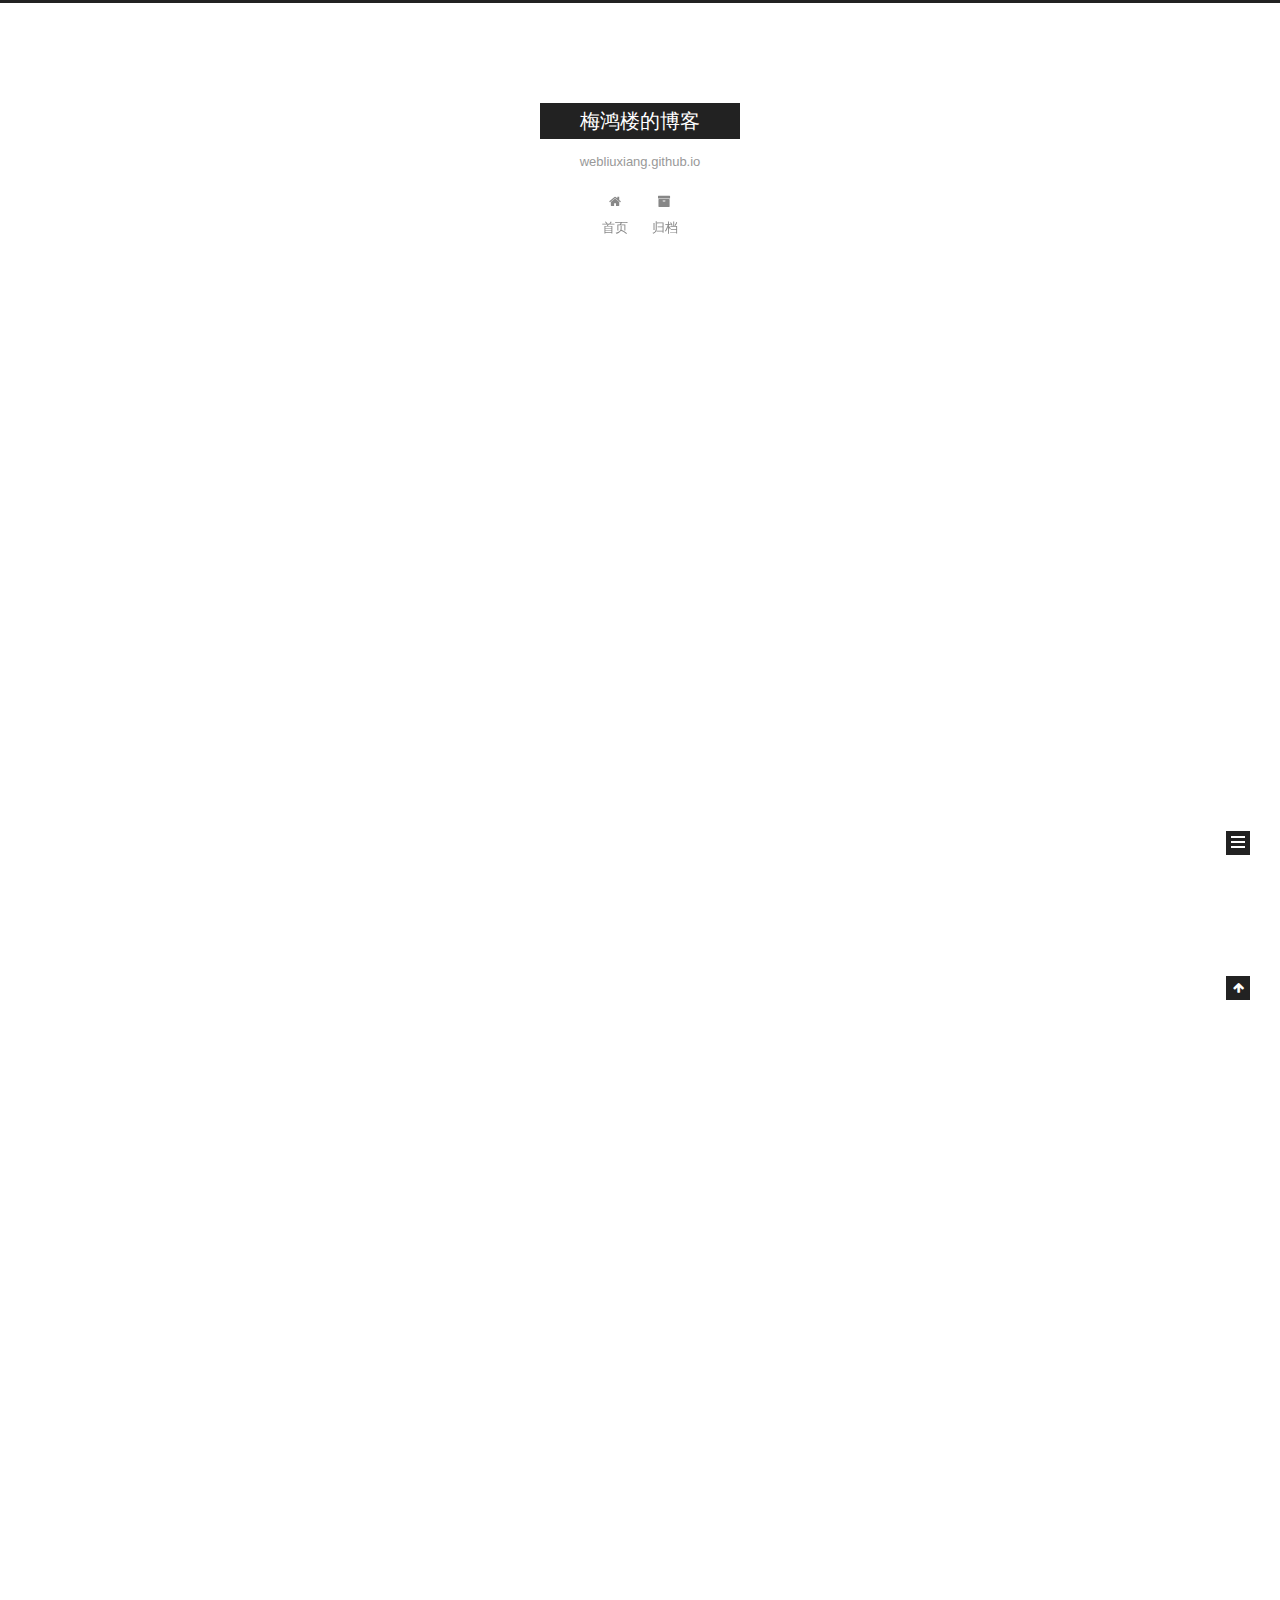
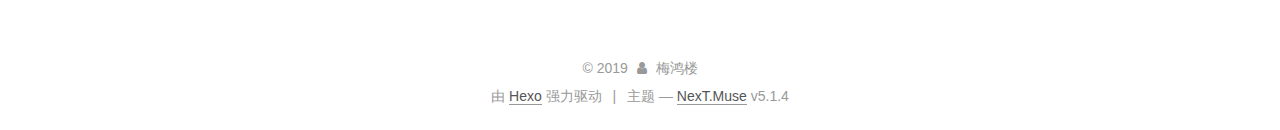
==== commit 8387779b: "Site updated: 2019-04-24 15:24:22" ====
--- a/index.html
+++ b/index.html
@@ -82,13 +82,13 @@
 <meta name="description" content="梅鸿楼的博客">
 <meta name="keywords" content="梅鸿楼">
 <meta property="og:type" content="website">
-<meta property="og:title" content="梅鸿楼">
+<meta property="og:title" content="梅鸿楼的博客">
 <meta property="og:url" content="http://webliuxiang.github.io/index.html">
-<meta property="og:site_name" content="梅鸿楼">
+<meta property="og:site_name" content="梅鸿楼的博客">
 <meta property="og:description" content="梅鸿楼的博客">
 <meta property="og:locale" content="zh-Hans">
 <meta name="twitter:card" content="summary">
-<meta name="twitter:title" content="梅鸿楼">
+<meta name="twitter:title" content="梅鸿楼的博客">
 <meta name="twitter:description" content="梅鸿楼的博客">
 
 
@@ -125,7 +125,7 @@
 
 
 
-  <title>梅鸿楼</title>
+  <title>梅鸿楼的博客</title>
   
 
 
@@ -156,12 +156,12 @@
     <div class="custom-logo-site-title">
       <a href="/" class="brand" rel="start">
         <span class="logo-line-before"><i></i></span>
-        <span class="site-title">梅鸿楼</span>
+        <span class="site-title">梅鸿楼的博客</span>
         <span class="logo-line-after"><i></i></span>
       </a>
     </div>
       
-        <p class="site-subtitle">梅鸿楼</p>
+        <p class="site-subtitle">webliuxiang.github.io</p>
       
   </div>
 
@@ -236,13 +236,13 @@
     <link itemprop="mainEntityOfPage" href="http://webliuxiang.github.io/2019/04/24/My-First-Post/">
 
     <span hidden itemprop="author" itemscope itemtype="http://schema.org/Person">
-      <meta itemprop="name" content="webliuxiang">
+      <meta itemprop="name" content="梅鸿楼">
       <meta itemprop="description" content>
       <meta itemprop="image" content="/images/avatar.gif">
     </span>
 
     <span hidden itemprop="publisher" itemscope itemtype="http://schema.org/Organization">
-      <meta itemprop="name" content="梅鸿楼">
+      <meta itemprop="name" content="梅鸿楼的博客">
     </span>
 
     
@@ -356,13 +356,13 @@
     <link itemprop="mainEntityOfPage" href="http://webliuxiang.github.io/2019/04/24/hello-world/">
 
     <span hidden itemprop="author" itemscope itemtype="http://schema.org/Person">
-      <meta itemprop="name" content="webliuxiang">
+      <meta itemprop="name" content="梅鸿楼">
       <meta itemprop="description" content>
       <meta itemprop="image" content="/images/avatar.gif">
     </span>
 
     <span hidden itemprop="publisher" itemscope itemtype="http://schema.org/Organization">
-      <meta itemprop="name" content="梅鸿楼">
+      <meta itemprop="name" content="梅鸿楼的博客">
     </span>
 
     
@@ -503,7 +503,7 @@
         <div class="site-overview">
           <div class="site-author motion-element" itemprop="author" itemscope itemtype="http://schema.org/Person">
             
-              <p class="site-author-name" itemprop="name">webliuxiang</p>
+              <p class="site-author-name" itemprop="name">梅鸿楼</p>
               <p class="site-description motion-element" itemprop="description">梅鸿楼的博客</p>
           </div>
 
@@ -559,7 +559,7 @@
   <span class="with-love">
     <i class="fa fa-user"></i>
   </span>
-  <span class="author" itemprop="copyrightHolder">webliuxiang</span>
+  <span class="author" itemprop="copyrightHolder">梅鸿楼</span>
 
   
 </div>
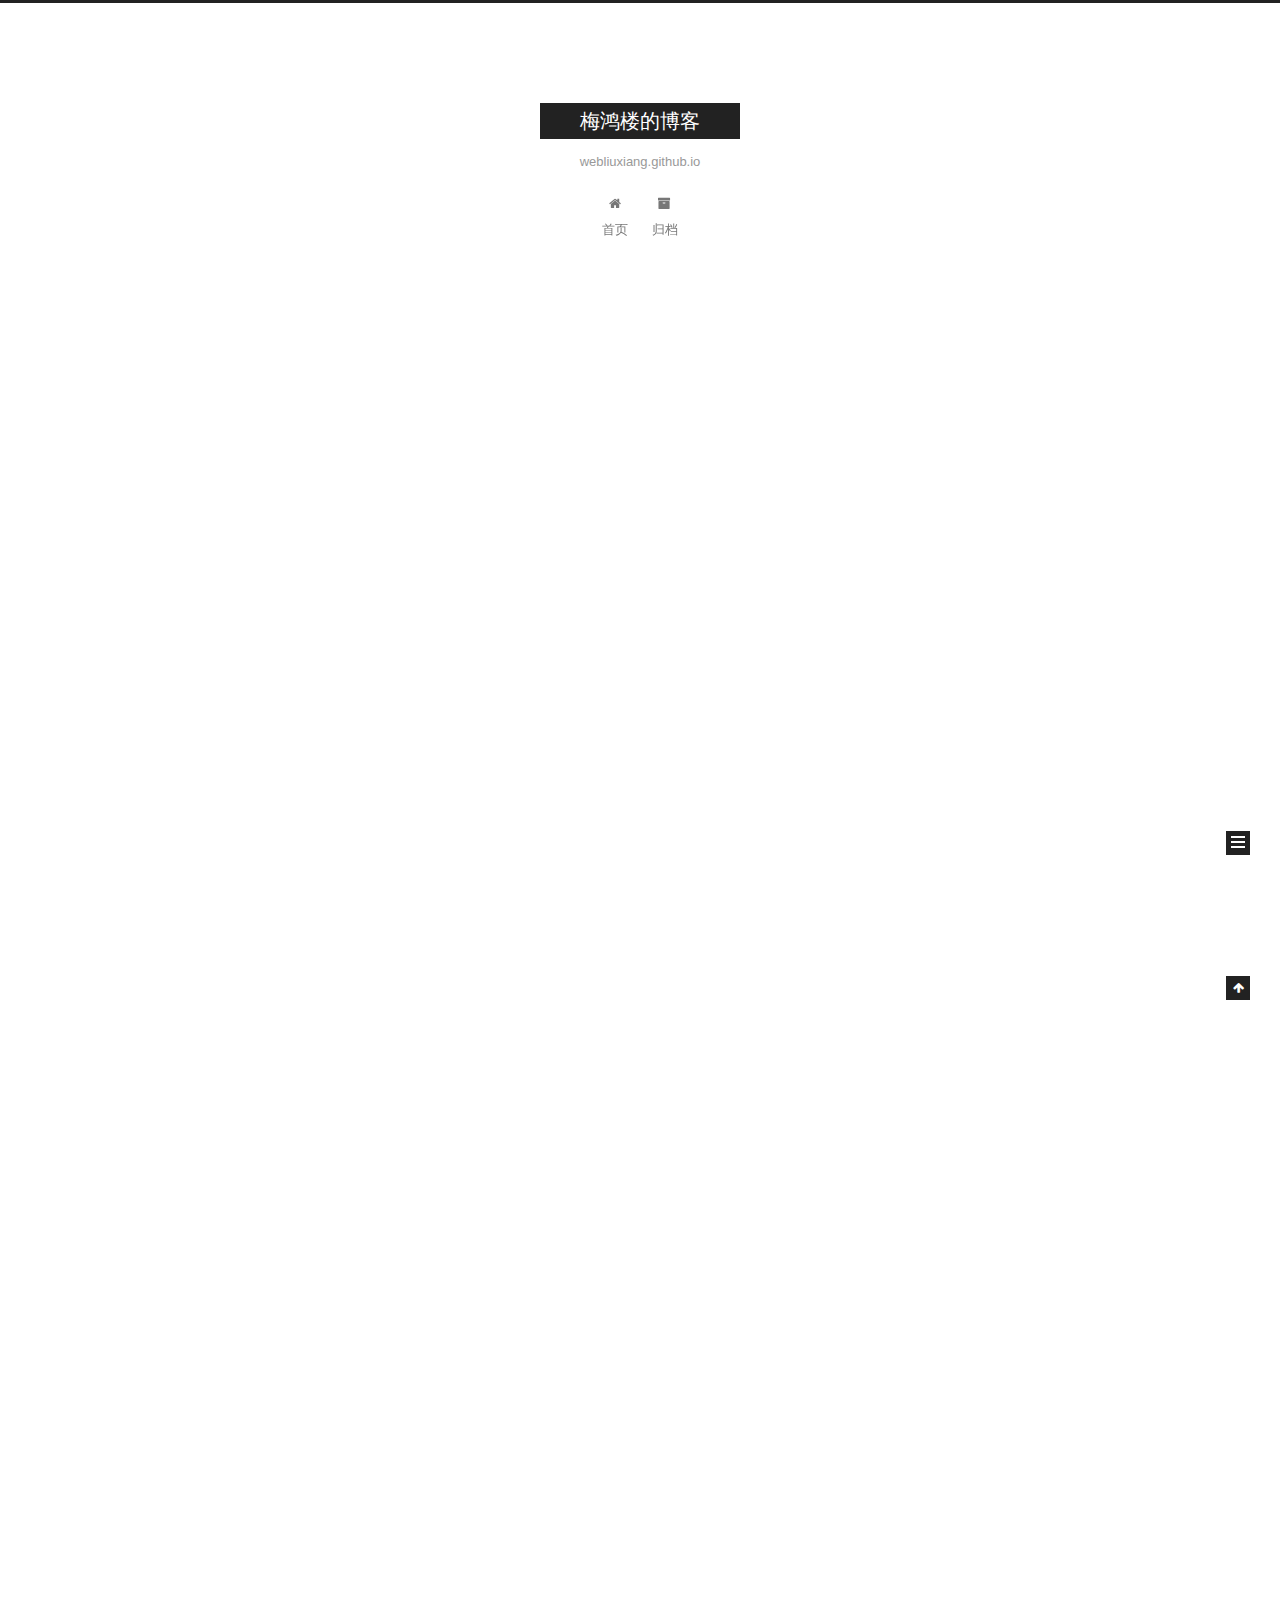
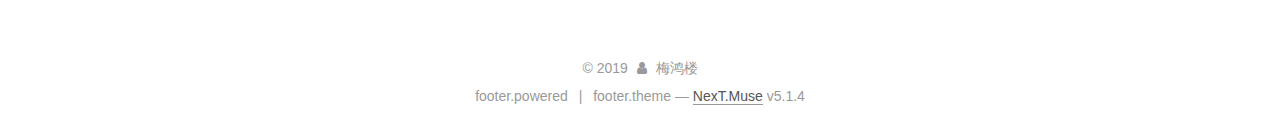
==== commit 4ca3d2eb: "Site updated: 2019-04-24 15:33:36" ====
--- a/index.html
+++ b/index.html
@@ -565,7 +565,7 @@
 </div>
 
 
-  <div class="powered-by">由 <a class="theme-link" target="_blank" href="https://hexo.io">Hexo</a> 强力驱动</div>
+  <div class="powered-by">footer.powered</div>
 
 
 
@@ -573,7 +573,7 @@
 
 
 
-  <div class="theme-info">主题 &mdash; <a class="theme-link" target="_blank" href="https://github.com/iissnan/hexo-theme-next">NexT.Muse</a> v5.1.4</div>
+  <div class="theme-info">footer.theme &mdash; <a class="theme-link" target="_blank" href="https://github.com/iissnan/hexo-theme-next">NexT.Muse</a> v5.1.4</div>
 
 
 
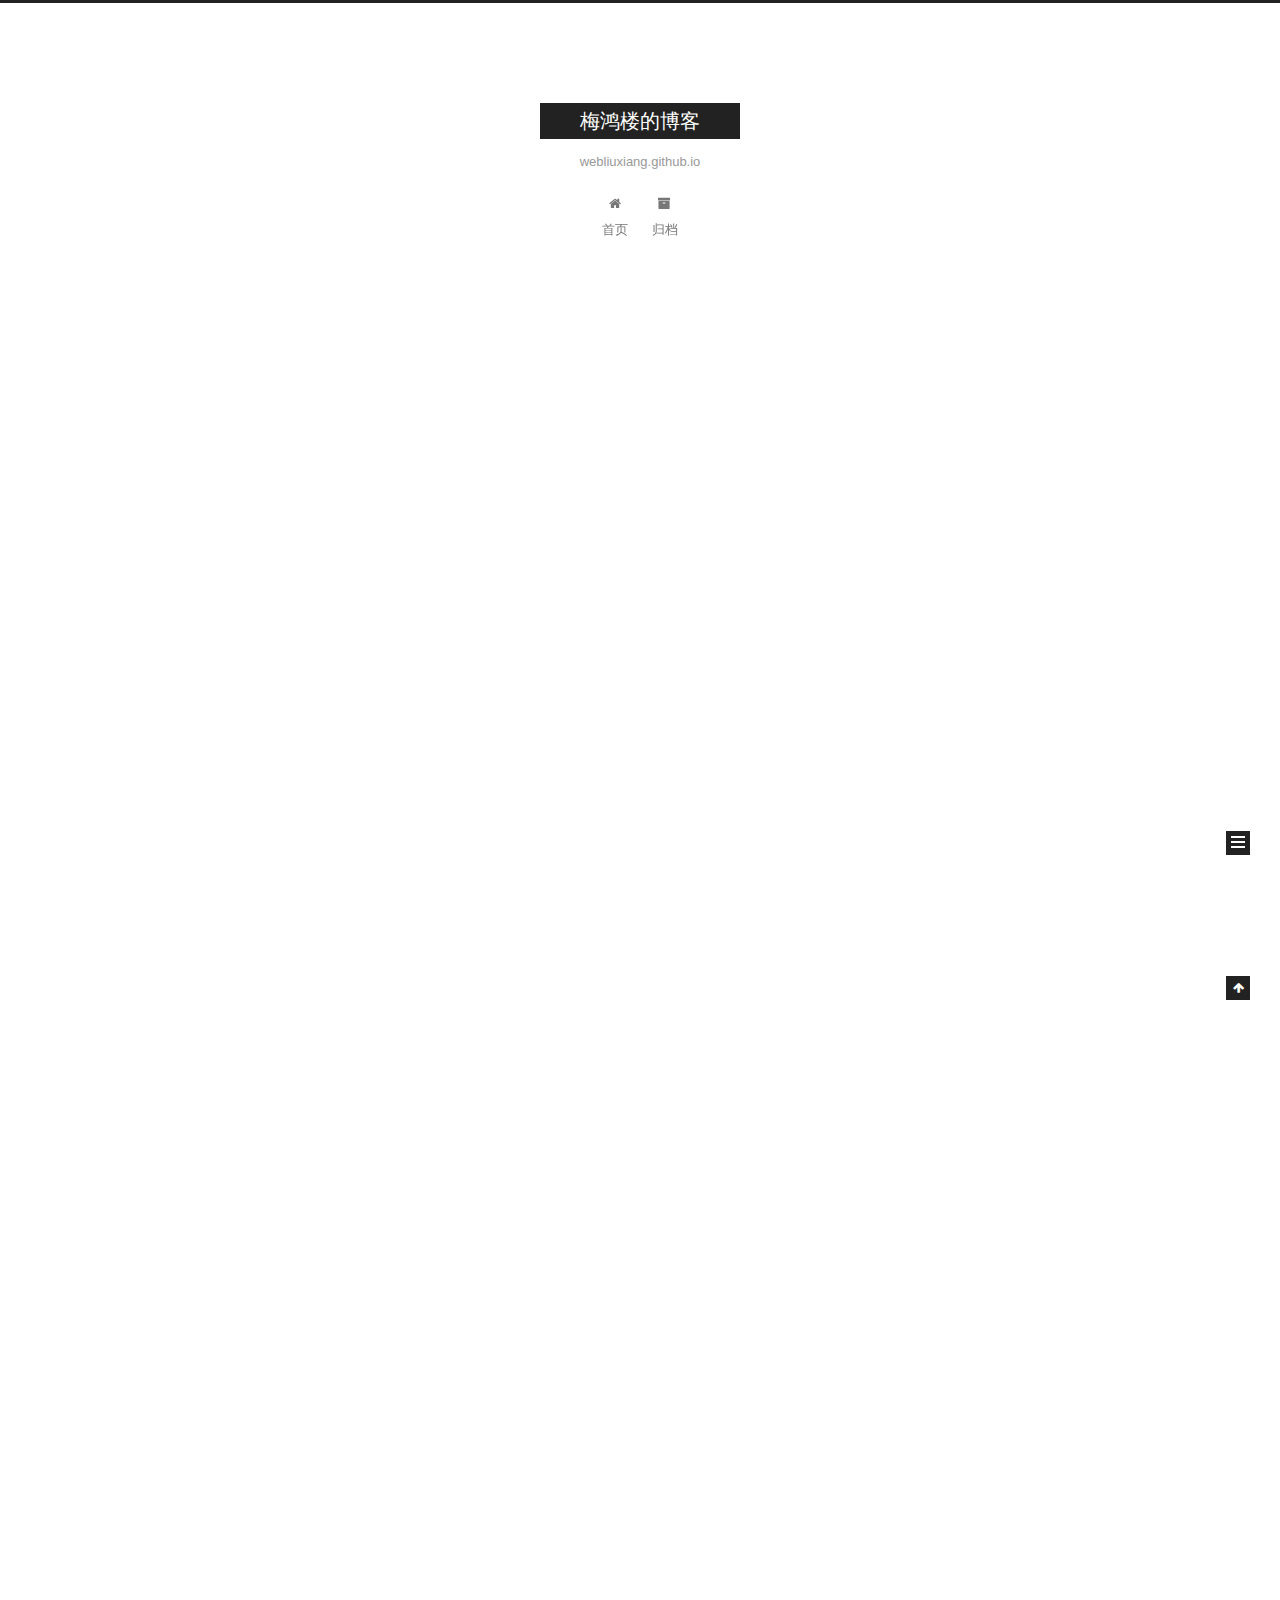
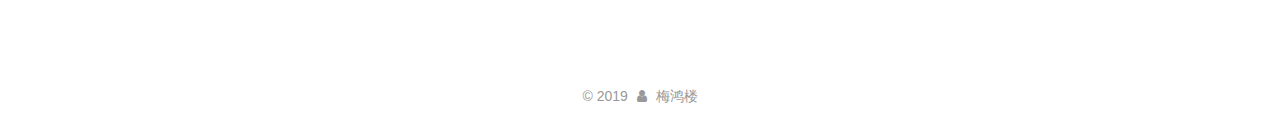
==== commit 7b46071f: "Site updated: 2019-04-24 15:38:27" ====
--- a/index.html
+++ b/index.html
@@ -565,18 +565,6 @@
 </div>
 
 
-  <div class="powered-by">footer.powered</div>
-
-
-
-  <span class="post-meta-divider">|</span>
-
-
-
-  <div class="theme-info">footer.theme &mdash; <a class="theme-link" target="_blank" href="https://github.com/iissnan/hexo-theme-next">NexT.Muse</a> v5.1.4</div>
-
-
-
 
         
 
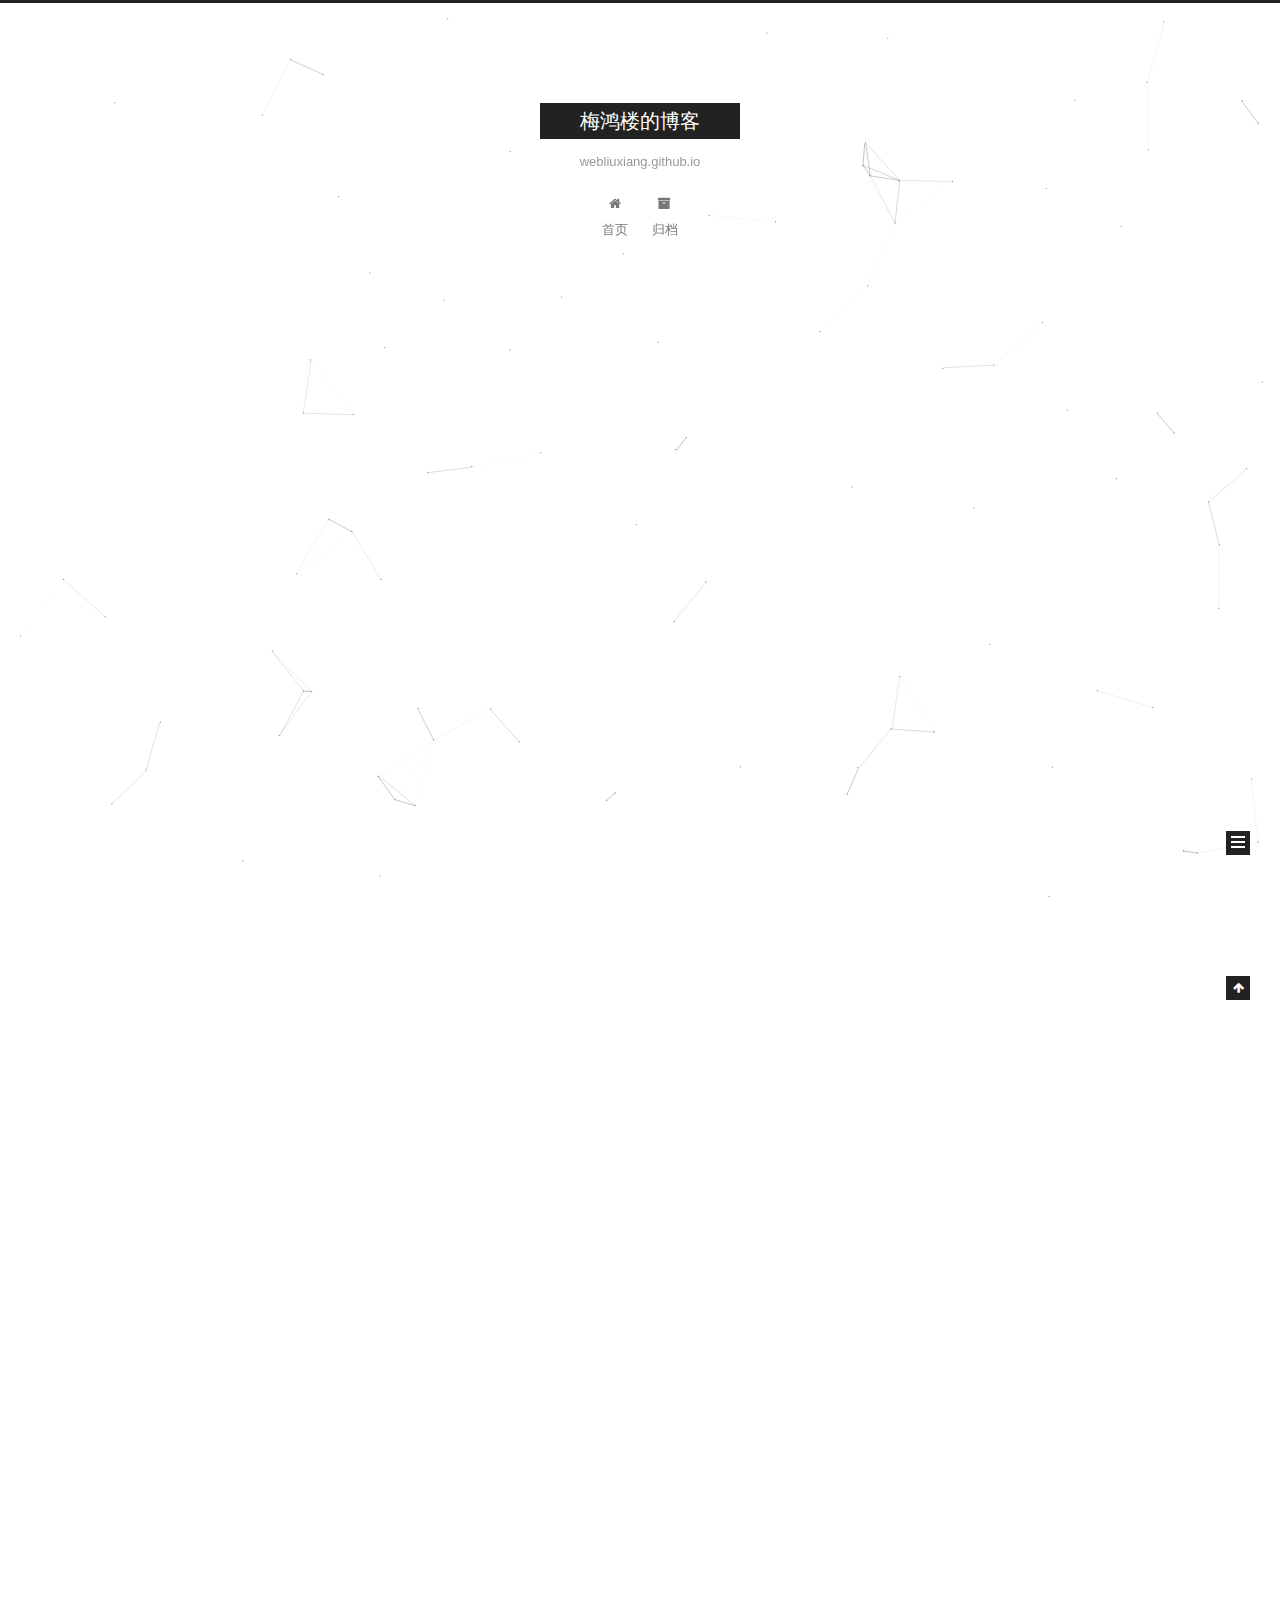
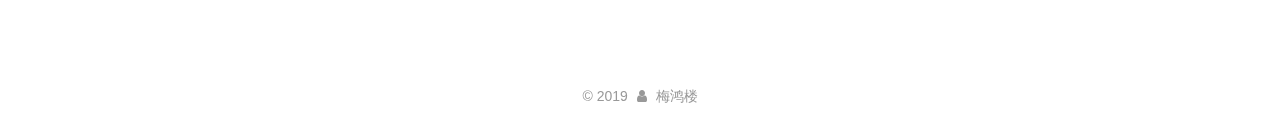
==== commit 7aeefeef: "Site updated: 2019-04-24 15:45:19" ====
--- a/index.html
+++ b/index.html
@@ -608,6 +608,8 @@
   
 
 
+  
+
 
 
 
@@ -646,6 +648,11 @@
   
   
     <script type="text/javascript" src="/lib/fancybox/source/jquery.fancybox.pack.js?v=2.1.5"></script>
+  
+
+  
+  
+    <script type="text/javascript" src="/lib/canvas-nest/canvas-nest.min.js"></script>
   
 
 
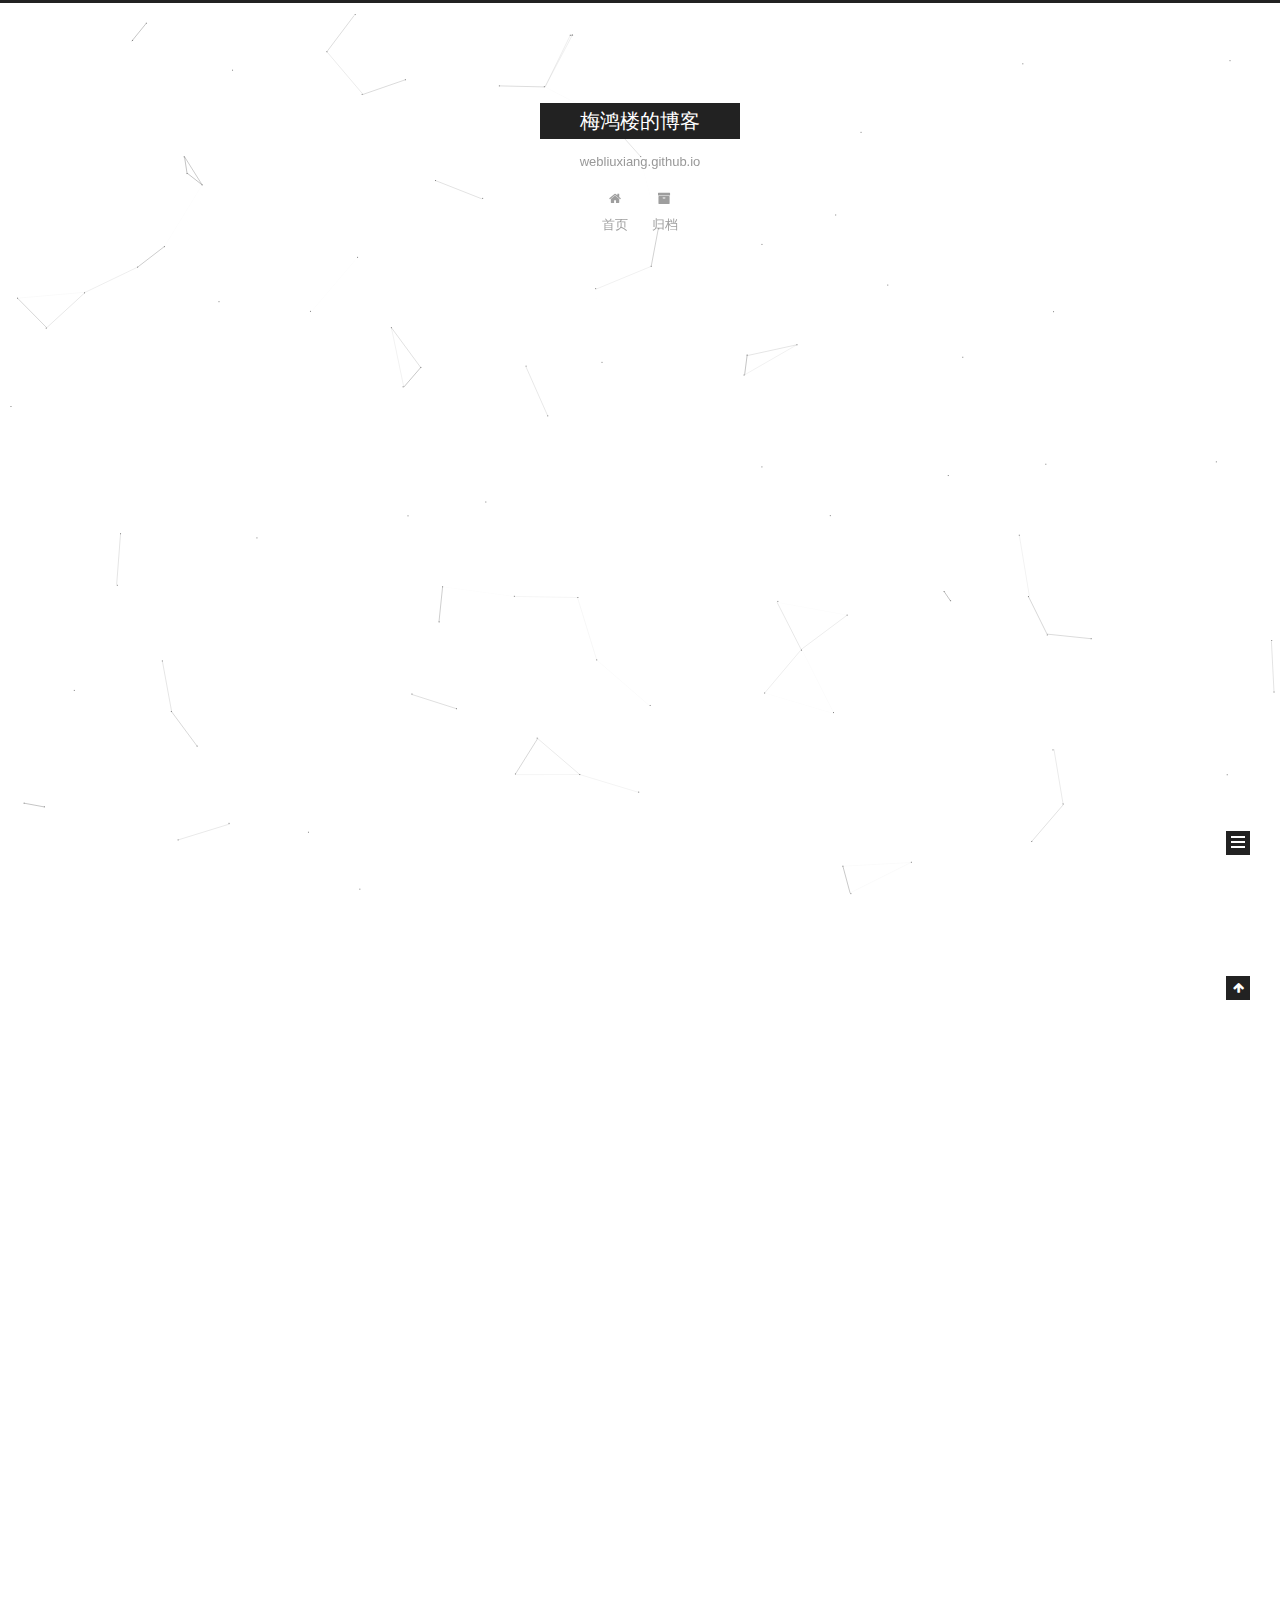
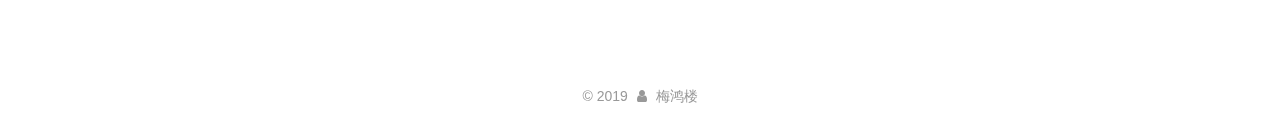
==== commit ce4fcceb: "Site updated: 2019-04-24 15:48:57" ====
--- a/index.html
+++ b/index.html
@@ -529,6 +529,22 @@
           
 
           
+            <div class="links-of-author motion-element">
+                
+                  <span class="links-of-author-item">
+                    <a href="https://github.com/webliuxiang" target="_blank" title="GitHub">
+                      
+                        <i class="fa fa-fw fa-github"></i>GitHub</a>
+                  </span>
+                
+                  <span class="links-of-author-item">
+                    <a href="mhonglou@gmail.com" target="_blank" title="E-Mail">
+                      
+                        <i class="fa fa-fw fa-envelope"></i>E-Mail</a>
+                  </span>
+                
+            </div>
+          
 
           
           
